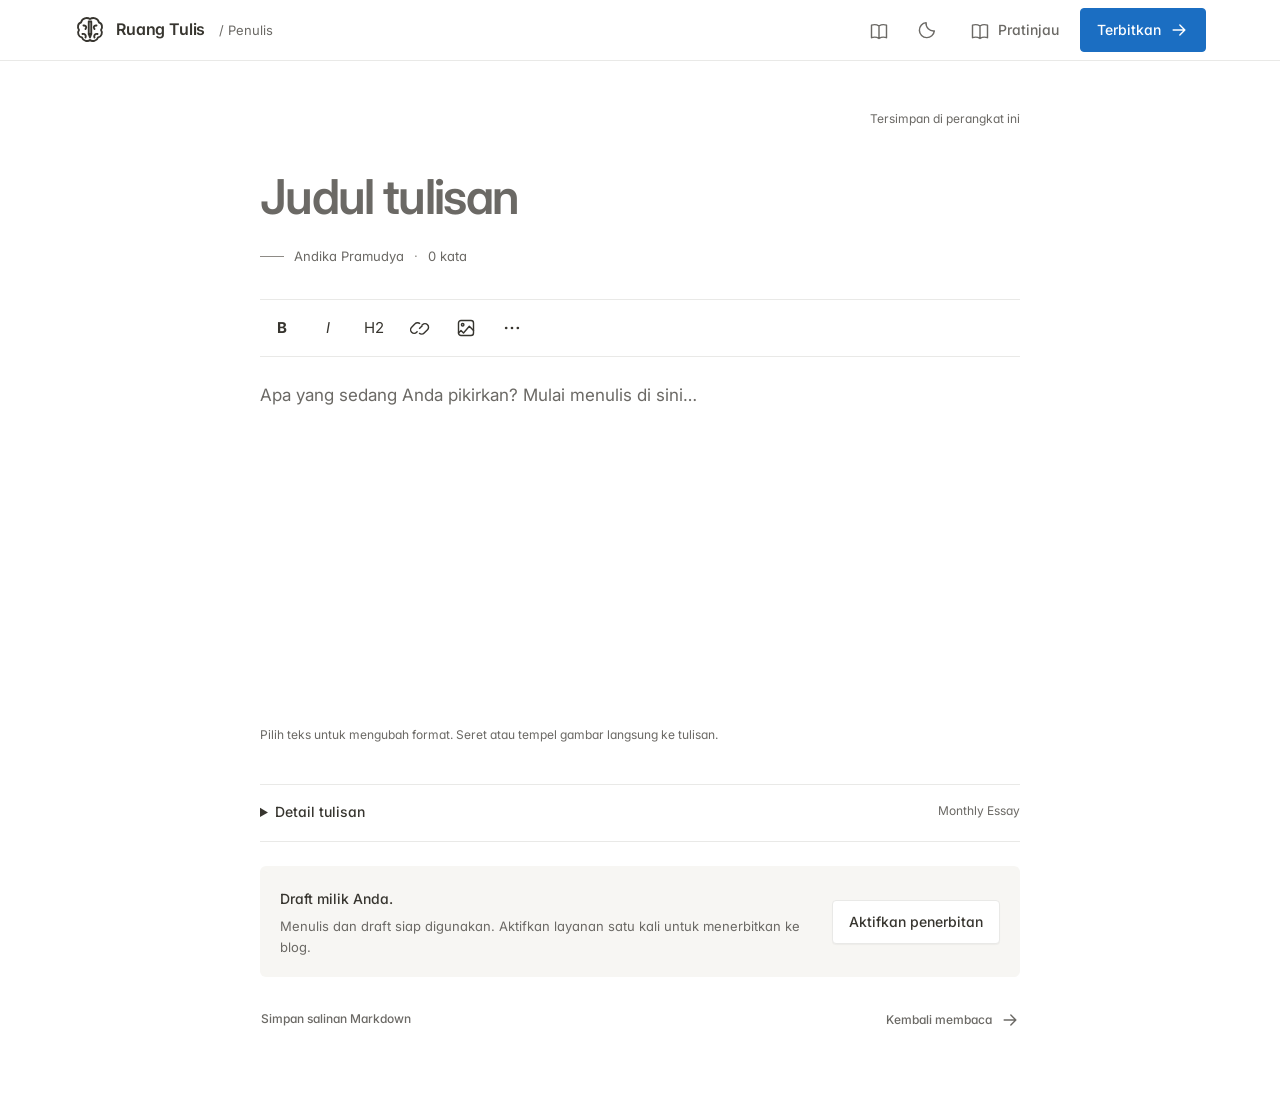
==== tulis.html @ 3335fad4 "Ganti ikon Ruang Tulis menjadi otak dengan pensil Logo header, favicon (mengikuti tema gelap), dan k" ====
<!doctype html>
<html lang="id">
<head>
  <meta charset="utf-8"><meta name="viewport" content="width=device-width, initial-scale=1">
  <meta name="robots" content="noindex,nofollow"><meta name="referrer" content="strict-origin-when-cross-origin">
  <title>Ruang Penulis — Ruang Tulis</title>
  <link rel="icon" href="favicon.svg" type="image/svg+xml"><link rel="preconnect" href="https://fonts.googleapis.com"><link rel="preconnect" href="https://fonts.gstatic.com" crossorigin><link rel="stylesheet" href="https://fonts.googleapis.com/css2?family=Inter:wght@400;500;600;700&family=Newsreader:ital,opsz,wght@0,6..72,400..700;1,6..72,400..600&display=swap"><link rel="stylesheet" href="style.css"><link rel="stylesheet" href="editor.css">
  <script src="theme-init.js"></script>
</head>
<body class="writer-page">
  <a class="skip-link" href="#postTitle">Lewati ke tulisan</a>
  <header class="site-header">
    <div class="header-inner writer-header">
      <a href="index.html" class="logo"><span class="logo-mark" data-icon="brain"></span>Ruang Tulis<span class="writer-label">/ Penulis</span></a>
      <div class="writer-actions">
        <button class="icon-button" id="libraryButton" type="button" aria-label="Buka draft dan tulisan" title="Draft dan tulisan"><span data-icon="book"></span></button>
        <button class="theme-toggle" id="themeToggle" type="button" aria-label="Ganti tema"></button>
        <button class="button button-quiet" id="previewButton" type="button" aria-label="Pratinjau" title="Pratinjau"><span data-icon="book"></span><span class="action-label">Pratinjau</span></button>
        <button class="button button-primary" id="publishButton" type="button">Terbitkan<span data-icon="arrow"></span></button>
      </div>
    </div>
  </header>
  <main class="writer-shell">
    <div class="writer-status"><span id="saveStatus" role="status" aria-live="polite">Menyiapkan draft…</span></div>
    <div id="editorNotice" class="editor-notice" role="status" hidden></div>
    <div id="publicationResult" class="publication-result" role="status" hidden></div>
    <textarea id="postTitle" class="writer-title" rows="1" maxlength="180" placeholder="Judul tulisan" aria-label="Judul tulisan" aria-describedby="titleHint"></textarea>
    <p id="titleHint" hidden>Tulis judul, lalu pindah ke isi tulisan di bawah.</p>
    <div class="writer-byline"><span class="byline-rule"></span>Andika Pramudya<span class="meta-divider">·</span><span id="wordCount">0 kata</span></div>
    <div class="format-bar" id="formatBar" role="toolbar" aria-label="Format tulisan">
      <button type="button" data-command="bold" aria-label="Tebal (Ctrl+B)" aria-pressed="false" title="Tebal (Ctrl+B)"><strong>B</strong></button>
      <button type="button" data-command="italic" aria-label="Miring (Ctrl+I)" aria-pressed="false" title="Miring (Ctrl+I)"><em>I</em></button>
      <button type="button" data-command="h2" aria-label="Judul bagian" aria-pressed="false" title="Judul bagian">H2</button>
      <button type="button" data-command="link" aria-label="Tambah atau ubah tautan" aria-pressed="false" title="Tautan"><svg viewBox="0 0 24 24" width="20" height="20" fill="none" stroke="currentColor" stroke-width="1.7" aria-hidden="true"><path d="m10 13 4-4m-6 7-1 1a4 4 0 0 1-6-6l4-4a4 4 0 0 1 6 0m2 2 1-1a4 4 0 0 1 6 6l-4 4a4 4 0 0 1-6 0" transform="translate(1 0)"/></svg></button>
      <button type="button" id="imageButton" aria-label="Tambah gambar" title="Tambah gambar"><span data-icon="image"></span></button>
      <button type="button" id="moreFormatsButton" aria-label="Format lainnya" title="Format lainnya" aria-haspopup="dialog"><svg width="20" height="20" viewBox="0 0 24 24" fill="currentColor" aria-hidden="true"><circle cx="5" cy="12" r="1.6"/><circle cx="12" cy="12" r="1.6"/><circle cx="19" cy="12" r="1.6"/></svg></button>
    </div>
    <div id="writingArea" class="writing-area article-body"><p class="loading-state">Menyiapkan ruang menulis…</p></div>
    <p class="editor-hint">Pilih teks untuk mengubah format. Seret atau tempel gambar langsung ke tulisan.</p>
    <details class="publishing-details" id="postDetails">
      <summary>Detail tulisan <span id="categorySummary">Monthly Essay</span></summary>
      <div class="detail-grid">
        <label>Kategori<select id="postCategory"><option>Monthly Essay</option><option>Weekly Note</option><option>Personal</option></select></label>
        <label>Tanggal<input id="postDate" type="date" required></label>
        <label class="full-width">Alamat tulisan<input id="postSlug" maxlength="90" placeholder="otomatis-dari-judul" spellcheck="false" pattern="[a-z0-9]+(-[a-z0-9]+)*"><span class="field-hint">Dibuat otomatis. Alamat tulisan yang sudah terbit tetap sama.</span></label>
        <label class="full-width">Ringkasan<textarea id="postExcerpt" rows="3" maxlength="400" placeholder="Otomatis dari paragraf pertama, atau tulis ringkasan sendiri."></textarea></label>
      </div>
    </details>
    <div class="connection-panel"><div><strong id="connectionTitle">Draft milik Anda.</strong><p id="connectionDescription">Tersimpan di perangkat ini. Hubungkan GitHub saat siap menerbitkan.</p></div><button class="button" id="connectButton" type="button">Hubungkan GitHub</button></div>
    <div class="writer-bottom"><button class="button button-quiet" id="exportButton" type="button">Simpan salinan Markdown</button><a href="index.html" class="text-link">Kembali membaca <span data-icon="arrow"></span></a></div>
    <noscript><p class="empty-state">Aktifkan JavaScript untuk menggunakan editor.</p></noscript>
  </main>
  <input id="imageInput" type="file" accept="image/jpeg,image/png,image/webp,image/gif" multiple hidden>
  <dialog id="libraryDialog" aria-labelledby="libraryTitle"><div class="dialog-heading"><h2 id="libraryTitle">Ruang tulisan Anda</h2><button type="button" class="icon-button" data-close-dialog aria-label="Tutup"><span data-icon="close"></span></button></div><button class="button button-primary" id="newDraftButton" type="button"><span data-icon="plus"></span>Tulisan baru</button><h3 class="dialog-section-title">Draft di perangkat ini</h3><div id="draftList"></div><h3 class="dialog-section-title">Sudah terbit</h3><p class="field-hint" id="publishedHint">Hubungkan GitHub untuk menyunting versi terbaru.</p><div id="publishedList"></div><button class="button library-connect" id="libraryConnectButton" type="button">Hubungkan GitHub</button></dialog>
  <dialog id="formatsDialog" aria-labelledby="formatsHeading"><div class="dialog-heading"><h2 id="formatsHeading">Format lainnya</h2><button type="button" class="icon-button" data-close-dialog aria-label="Tutup"><span data-icon="close"></span></button></div><div class="format-options" role="group" aria-label="Format tambahan"><button class="button" type="button" data-command="h3" aria-pressed="false">Subjudul</button><button class="button" type="button" data-command="blockquote" aria-pressed="false">Kutipan</button><button class="button" type="button" data-command="bulletList" aria-pressed="false">Daftar poin</button><button class="button" type="button" data-command="orderedList" aria-pressed="false">Daftar nomor</button><button class="button" type="button" data-command="undo">Urungkan</button><button class="button" type="button" data-command="redo">Ulangi</button></div></dialog>
  <dialog id="previewDialog" class="preview-dialog" aria-labelledby="previewHeading"><div class="dialog-heading"><h2 id="previewHeading">Pratinjau tulisan</h2><button type="button" class="icon-button" data-close-dialog aria-label="Tutup pratinjau"><span data-icon="close"></span></button></div><article id="previewContent" class="article-body"></article></dialog>
  <dialog id="linkDialog" aria-labelledby="linkHeading"><form id="linkForm"><div class="dialog-heading"><h2 id="linkHeading">Tautan</h2><button type="button" class="icon-button" data-close-dialog aria-label="Tutup"><span data-icon="close"></span></button></div><label>Alamat tautan<input id="linkUrl" type="url" placeholder="https://" required></label><div class="dialog-actions"><button class="button button-quiet" id="removeLinkButton" type="button">Hapus tautan</button><button class="button button-primary" type="submit">Simpan tautan</button></div></form></dialog>
  <dialog id="imageDialog" aria-labelledby="imageHeading"><form id="imageForm"><div class="dialog-heading"><h2 id="imageHeading">Detail gambar</h2><button type="button" class="icon-button" data-close-dialog aria-label="Tutup"><span data-icon="close"></span></button></div><label>Deskripsi gambar<input id="imageAlt" maxlength="300" placeholder="Jelaskan isi gambar untuk pembaca layar" required></label><label>Keterangan (opsional)<input id="imageCaption" maxlength="300" placeholder="Keterangan atau sumber gambar"></label><div class="dialog-actions"><button class="button button-primary" type="submit">Simpan</button></div></form></dialog>
  <dialog id="setupDialog" aria-labelledby="setupHeading"><div class="dialog-heading"><h2 id="setupHeading">Hubungkan ruang menulis</h2><button type="button" class="icon-button" data-close-dialog aria-label="Tutup"><span data-icon="close"></span></button></div><p>Menulis dan menyimpan draft sudah bisa digunakan. Penerbitan memerlukan aktivasi layanan satu kali oleh pemilik blog.</p><ol><li>Aktifkan layanan penerbitan Cloudflare.</li><li>Daftarkan login GitHub untuk Ruang Tulis.</li><li>Isi alamat layanan pada konfigurasi website.</li></ol><p>Sesudah terhubung, cukup masuk dengan GitHub lalu klik Terbitkan.</p><a class="button" href="https://github.com/andikapramudya-project/Ruang-Tulis/blob/main/docs/AKTIVASI-EDITOR.md" target="_blank" rel="noopener">Buka panduan aktivasi <span data-icon="arrow"></span></a></dialog>
  <script src="site.config.js"></script><script src="ui.js"></script><script type="module" src="assets/editor.js"></script>
</body>
</html>
---- style.css ----
/* ==========================================================================
   Ruang Tulis — bersih, modern, minimal (gaya Notion)
   Struktur: 1) token  2) dasar  3) header  4) tombol  5) beranda  6) daftar tulisan
            7) arsip  8) artikel  9) footer  10) animasi  11) responsif
   Semua nama variabel (--bg, --text, dst.) dipakai juga oleh editor.css.
   ========================================================================== */

/* 1) TOKEN -------------------------------------------------------------- */
:root {
  color-scheme: light;
  --bg: #ffffff;
  --text: #37352f;
  --text-muted: #6b6965;
  --surface: #f7f6f3;
  --surface-hover: #efeeec;
  --border: #e9e9e7;
  --control-border: #8e8b86;
  --accent: #1b6ec2;
  --on-accent: #ffffff;
  --quote-bg: #f7f6f3;
  --danger: #a32c27;
  --success: #246348;


  --font-main: Inter, ui-sans-serif, -apple-system, BlinkMacSystemFont, "Segoe UI", Helvetica, Arial, sans-serif;
  --font-display: var(--font-main);
  --font-serif: Newsreader, "Iowan Old Style", Georgia, "Times New Roman", serif;

  --space-1: 4px; --space-2: 8px; --space-3: 12px; --space-4: 16px;
  --space-6: 24px; --space-8: 32px; --space-12: 48px; --space-16: 64px;
  --radius-control: 4px; --radius-panel: 6px; --radius-dialog: 10px;
  --shadow: 0 0 0 1px rgb(55 53 47 / .09), 0 8px 24px rgb(15 15 15 / .1);

  --motion-fast: 120ms; --motion-base: 160ms; --motion-panel: 180ms;
  --max-width: 800px; --reading-width: 700px; --wide-width: 1080px;
}
:root[data-theme="dark"] {
  color-scheme: dark;
  --bg: #191919; --text: #ebebea; --text-muted: #9b9a97;
  --surface: #252525; --surface-hover: #2f2f2f; --border: #373737;
  --control-border: #787774; --accent: #529cca; --on-accent: #0b1a26;
  --quote-bg: #252525; --danger: #ffaaa4; --success: #9ad6b6;
  --shadow: 0 0 0 1px rgb(255 255 255 / .08), 0 12px 32px rgb(0 0 0 / .45);
}

/* 2) DASAR -------------------------------------------------------------- */
* { box-sizing: border-box; }
html { scroll-behavior: smooth; scroll-padding-top: 90px; }
body {
  margin: 0; background: var(--bg); color: var(--text);
  font: 400 16px/1.6 var(--font-main); -webkit-font-smoothing: antialiased;
  font-feature-settings: "cv11", "ss03"; /* bentuk huruf Inter yang lebih tegas */
  transition: background-color var(--motion-base), color var(--motion-base);
}
a { color: inherit; text-decoration: none; text-underline-offset: 3px; }
a:hover { text-decoration: underline; text-decoration-thickness: 1px; }
button, input, select, textarea { font: inherit; color: inherit; }
button, a, input, select, textarea, summary { touch-action: manipulation; }
button, summary { cursor: pointer; }
button { transition: background-color var(--motion-fast), color var(--motion-fast), border-color var(--motion-fast); }
button:disabled { opacity: .55; cursor: not-allowed; }
:focus-visible { outline: 2px solid var(--accent); outline-offset: 3px; }
h1:focus, h2:focus, [tabindex="-1"]:focus { outline: none; }
[hidden] { display: none !important; }
img, svg { max-width: 100%; }
img { display: block; height: auto; }
svg { flex-shrink: 0; vertical-align: middle; }
::selection { background: color-mix(in srgb, var(--accent) 25%, transparent); }

h1, h2, h3 { font-family: var(--font-display); font-weight: 600; line-height: 1.2; overflow-wrap: anywhere; }
h1 { font-size: clamp(34px, 5.5vw, 48px); font-weight: 700; letter-spacing: -.035em; margin: 0 0 var(--space-6); }
h2 { font-size: 24px; letter-spacing: -.02em; margin: 0; }
h3 { font-size: 20px; letter-spacing: -.015em; margin: 0 0 8px; }
p { margin: 0 0 var(--space-4); }

.container { width: min(calc(100% - 48px), var(--max-width)); margin-inline: auto; }
.skip-link { position: fixed; top: -100px; left: 16px; z-index: 300; background: var(--bg); border: 1px solid var(--accent); padding: 10px 16px; border-radius: var(--radius-control); }
.skip-link:focus { top: 10px; }
.sr-only { position: absolute; width: 1px; height: 1px; overflow: hidden; clip-path: inset(50%); white-space: nowrap; }

/* label kategori (pil kecil abu-abu netral) */
.tag { display: inline-block; padding: 1px 8px; border-radius: 3px; font-size: 13px; font-weight: 500; line-height: 1.5; background: var(--surface-hover); color: var(--text-muted); white-space: nowrap; }

/* 3) HEADER ------------------------------------------------------------- */
.site-header { position: sticky; top: 0; z-index: 100; background: var(--bg); border-bottom: 1px solid var(--border); }
.header-inner { max-width: var(--wide-width); margin: auto; min-height: 60px; display: flex; align-items: center; gap: 24px; padding: 8px 24px; }
.logo { display: inline-flex; align-items: center; gap: 10px; font-size: 16px; font-weight: 600; letter-spacing: -.01em; white-space: nowrap; min-height: 44px; }
.logo:hover { text-decoration: none; }
.logo-mark { display: grid; place-items: center; width: 32px; height: 32px; color: var(--text); }
.logo-mark svg { width: 32px; height: 32px; }
.nav-menu { display: flex; gap: 2px; margin-left: auto; }
.nav-menu a { display: inline-flex; align-items: center; min-height: 36px; padding: 6px 10px; border-radius: var(--radius-control); color: var(--text-muted); font-size: 14px; font-weight: 500; transition: background-color var(--motion-fast), color var(--motion-fast); }
.nav-menu a:hover, .nav-menu a.active { color: var(--text); background: var(--surface-hover); text-decoration: none; }
.header-actions { display: flex; align-items: center; gap: 4px; }
.icon-button, .theme-toggle, .menu-toggle { display: inline-flex; align-items: center; justify-content: center; width: 44px; min-width: 44px; height: 44px; padding: 0; border: 1px solid transparent; border-radius: var(--radius-control); background: transparent; color: var(--text-muted); }
.icon-button:hover, .theme-toggle:hover, .menu-toggle:hover { background: var(--surface-hover); color: var(--text); }
.menu-toggle { display: none; }

/* 4) TOMBOL ------------------------------------------------------------- */
.button { min-height: 44px; padding: 8px 16px; border: 1px solid var(--border); border-radius: var(--radius-control); display: inline-flex; align-items: center; justify-content: center; gap: 8px; background: var(--bg); font-size: 14px; font-weight: 500; line-height: 1.4; text-decoration: none; white-space: nowrap; box-shadow: 0 1px 1px rgb(15 15 15 / .04); }
.button:hover { background: var(--surface); text-decoration: none; }
.button-primary, .button-accent { background: var(--accent); border-color: var(--accent); color: var(--on-accent); box-shadow: none; }
.button-primary:hover, .button-accent:hover { background: var(--accent); filter: brightness(.93); }
.button-quiet { border-color: transparent; color: var(--text-muted); background: transparent; box-shadow: none; }
.button-quiet:hover { background: var(--surface-hover); color: var(--text); }
.text-link, .back-link, .read-more { display: inline-flex; align-items: center; gap: 8px; min-height: 44px; font-size: 14px; font-weight: 500; }
.text-link { color: var(--text-muted); }
.text-link:hover { color: var(--text); }

/* 5) BERANDA ------------------------------------------------------------ */
.page { display: none; }
.page.active { display: block; animation: page-in var(--motion-base) ease-out; }

.hero { padding-top: 72px; padding-bottom: 48px; }
.eyebrow { margin: 0 0 16px; color: var(--text-muted); font-size: 14px; font-weight: 500; line-height: 1.5; }
.hero h1 { max-width: 14em; font-size: clamp(40px, 7vw, 64px); line-height: 1.05; letter-spacing: -.04em; margin-bottom: 20px; }
.hero-text { max-width: 32em; color: var(--text-muted); font-size: 19px; line-height: 1.6; margin: 0; }
.hero-byline { display: flex; align-items: center; gap: 10px; margin-top: 22px; color: var(--text-muted); font-size: 14px; }
.byline-rule { width: 24px; height: 1px; background: var(--control-border); }
.section { padding-bottom: 64px; }
.section-header { display: flex; align-items: center; justify-content: space-between; gap: 16px; margin-bottom: 4px; padding-bottom: 12px; border-bottom: 1px solid var(--border); }
.section-header h2 { font-size: 16px; font-weight: 600; letter-spacing: -.01em; }

/* 6) DAFTAR TULISAN ----------------------------------------------------- */
.post-list { padding-bottom: 64px; }
.post-list.compact { padding-bottom: 0; }
.post-card { position: relative; padding: 24px 12px; margin-inline: -12px; border-bottom: 1px solid var(--border); border-radius: var(--radius-panel); display: grid; grid-template-columns: minmax(0, 1fr) 112px; gap: 6px 24px; align-items: center; transition: background-color var(--motion-fast); }
.post-card:hover { background: var(--surface); }
.post-card .post-meta { grid-column: 1; grid-row: 1; }
.post-card .post-copy { grid-column: 1; grid-row: 2; min-width: 0; }
.post-card .post-cover { grid-column: 2; grid-row: 1 / span 2; }
.post-card h3 { font-size: 20px; line-height: 1.3; font-weight: 600; margin-bottom: 4px; }
.post-card h3 a:hover { text-decoration: none; }
.post-card p:not(.post-meta) { color: var(--text-muted); font-size: 15px; line-height: 1.6; margin: 0; }
.post-card .post-copy a::after { content: ""; position: absolute; inset: 0; }  /* seluruh kartu bisa diklik */
.post-meta { margin: 0; color: var(--text-muted); font-size: 13px; display: flex; flex-wrap: wrap; gap: 4px 10px; align-items: center; }
.post-cover { overflow: hidden; border-radius: var(--radius-panel); aspect-ratio: 4 / 3; background: var(--surface); box-shadow: 0 0 0 1px var(--border); }
.post-cover img { width: 100%; height: 100%; object-fit: cover; transition: transform 500ms cubic-bezier(.2, .7, .2, 1); }
@media (hover: hover) { .post-card:hover .post-cover img { transform: scale(1.05); } }
.read-more { display: none; }
.post-card:not(.has-cover) { grid-template-columns: minmax(0, 1fr); }
.post-card:not(.has-cover) .post-meta, .post-card:not(.has-cover) .post-copy { grid-column: 1; }

/* kartu unggulan: sampul lebar di atas, tanpa kotak */
.post-featured { grid-template-columns: 1fr; padding: 20px 12px 28px; gap: 14px; }
.post-featured .post-cover { grid-column: 1; grid-row: 1; aspect-ratio: 16 / 7; }
.post-featured .post-meta { grid-row: 2; }
.post-featured .post-copy { grid-row: 3; }
.post-featured h3 { font-size: clamp(26px, 4vw, 32px); line-height: 1.15; letter-spacing: -.03em; font-weight: 700; }
.post-featured p:not(.post-meta) { font-size: 17px; }

.page-title { padding-top: 56px; padding-bottom: 24px; }
.page-title h1 { font-size: clamp(34px, 5.5vw, 44px); }
.page-title > p:not(.eyebrow) { max-width: 34em; color: var(--text-muted); font-size: 17px; }
.section-nav { display: flex; flex-wrap: wrap; gap: 2px; margin-top: 20px; padding-top: 12px; border-top: 1px solid var(--border); }
.section-nav a { min-height: 36px; padding: 6px 10px; font-size: 14px; font-weight: 500; border-radius: var(--radius-control); color: var(--text-muted); display: inline-flex; align-items: center; }
.section-nav a:hover, .section-nav a.active { color: var(--text); background: var(--surface-hover); text-decoration: none; }

.empty-state { padding: 24px; border: 1px solid var(--border); border-radius: var(--radius-panel); background: var(--surface); color: var(--text-muted); font-size: 15px; line-height: 1.7; }
.empty-state strong { display: block; color: var(--text); font-weight: 600; margin-bottom: 4px; }
.empty-state .text-link { margin-top: 8px; color: var(--text); }
.loading-state { color: var(--text-muted); padding: 24px 0; font-size: 15px; display: flex; align-items: center; gap: 10px; }
.loading-dot { width: 7px; height: 7px; background: var(--text-muted); border-radius: 50%; animation: pulse 1s ease infinite alternate; }

/* kerangka tunggu (skeleton) */
.skeleton { display: grid; gap: 12px; padding: 24px 0; border-bottom: 1px solid var(--border); }
.skeleton i { display: block; height: 14px; border-radius: 3px; background: var(--surface-hover); animation: pulse 1s ease infinite alternate; }
.skeleton i:nth-child(1) { width: 28%; height: 11px; }
.skeleton i:nth-child(2) { width: 72%; height: 22px; }
.skeleton i:nth-child(3) { width: 90%; }

/* 7) ARSIP -------------------------------------------------------------- */
.archive { padding-bottom: 64px; }
.archive-filter { display: flex; flex-wrap: wrap; gap: 4px; margin-bottom: 28px; }
.filter-btn { min-height: 36px; padding: 6px 12px; border: 1px solid transparent; border-radius: var(--radius-control); background: transparent; color: var(--text-muted); font-size: 14px; font-weight: 500; }
.filter-btn:hover { background: var(--surface-hover); }
.filter-btn.active { color: var(--text); background: var(--surface-hover); }
.archive-group { margin: 0 0 32px; }
.archive-group h2 { font-size: 13px; font-weight: 600; letter-spacing: 0; color: var(--text-muted); margin-bottom: 4px; }
.archive-group ul { list-style: none; margin: 0; padding: 0; }
.archive-group li { display: grid; grid-template-columns: 64px minmax(0, 1fr) auto; gap: 16px; align-items: center; border-bottom: 1px solid var(--border); }
.archive-group a { padding-block: 12px; font-size: 16px; font-weight: 500; overflow-wrap: anywhere; }
.archive-group a:hover { text-decoration: underline; }
.archive-group time { font-size: 13px; color: var(--text-muted); }
.archive-group small { text-align: right; }

/* 8) ARTIKEL ------------------------------------------------------------ */
.article-body { max-width: min(var(--reading-width), calc(100% - 48px)); padding-top: 32px; padding-bottom: 72px; overflow-wrap: anywhere; font-size: 17px; line-height: 1.75; }
.article-body h1 { font-size: clamp(32px, 5.5vw, 44px); line-height: 1.12; margin: 20px 0 20px; }
.article-body h2 { font-size: 26px; margin: 44px 0 12px; }
.article-body h3 { font-size: 21px; margin: 32px 0 10px; }
.article-body p { margin: 0 0 1em; }
.article-body ul, .article-body ol { padding-left: 26px; }
.article-body li { margin: 6px 0; }
.article-body img { width: 100%; max-height: 80vh; object-fit: contain; background: var(--surface); margin: 28px 0; border-radius: var(--radius-panel); }
.article-body a:not(.back-link):not(.button):not(.pager-link) { color: var(--accent); text-decoration: underline; text-decoration-thickness: 1px; text-underline-offset: 3px; }
.article-body blockquote { margin: 24px 0; padding: 2px 0 2px 18px; border-left: 3px solid var(--text); }
.article-body blockquote.closing-quote { margin: 40px 0 24px; padding: 18px 22px; border: 0; background: var(--quote-bg); border-radius: var(--radius-panel); }
.article-body blockquote p { margin: 10px 0; }
.article-body hr { border: 0; border-top: 1px solid var(--border); margin: 36px 0; }
.article-body .after-closing-quote { display: none; }
.article-body pre { overflow-x: auto; border-radius: var(--radius-control); background: var(--surface); padding: 16px; font-size: 14px; }
.article-body code { background: var(--surface-hover); padding: 2px 5px; border-radius: 3px; font-size: .88em; }
.article-body pre code { padding: 0; background: none; }
.article-body figure { margin: 28px 0; }
.article-body figure img { margin: 0; }
figcaption { font-size: 14px; line-height: 1.6; color: var(--text-muted); text-align: center; margin-top: 8px; }
.broken-image { padding: 20px; background: var(--surface); border: 1px solid var(--border); color: var(--text-muted); font-size: 14px; border-radius: var(--radius-panel); }

/* pilihan font artikel: Sans (default) atau Serif — disimpan di browser */
:root[data-font="serif"] .article-body { font-family: var(--font-serif); font-size: 20px; line-height: 1.75; }
:root[data-font="serif"] .article-body h1,
:root[data-font="serif"] .article-body h2,
:root[data-font="serif"] .article-body h3 { font-family: var(--font-serif); }

/* breadcrumb + pilihan font */
.crumb-row { display: flex; align-items: center; justify-content: space-between; gap: 12px; flex-wrap: wrap; font-size: 14px; color: var(--text-muted); }
.crumbs { display: flex; align-items: center; gap: 6px; flex-wrap: wrap; }
.crumbs a { display: inline-flex; align-items: center; min-height: 36px; padding: 0 6px; margin-left: -6px; border-radius: var(--radius-control); color: var(--text-muted); }
.crumbs a:hover { background: var(--surface-hover); color: var(--text); text-decoration: none; }
.crumbs span[aria-hidden] { opacity: .6; }
.font-switch { display: inline-flex; padding: 2px; border: 1px solid var(--border); border-radius: var(--radius-control); background: var(--bg); }
.font-switch button { min-height: 32px; min-width: 52px; padding: 0 10px; border: 0; border-radius: 3px; background: transparent; color: var(--text-muted); font-size: 13px; font-weight: 500; }
.font-switch button:hover { color: var(--text); }
.font-switch button[aria-pressed="true"] { background: var(--surface-hover); color: var(--text); }

/* satu baris info di bawah judul */
.article-body .article-meta { margin: 0 0 32px; font-size: 14px; color: var(--text-muted); }

/* bar progres baca di tepi atas layar (hanya halaman artikel) */
.read-progress { position: fixed; top: 0; left: 0; right: 0; height: 3px; z-index: 200; background: var(--text); transform: scaleX(0); transform-origin: left; pointer-events: none; opacity: 0; transition: opacity var(--motion-base); }
.read-progress.on { opacity: 1; }

.pager { display: grid; grid-template-columns: 1fr 1fr; gap: 12px; margin-top: 56px; }
.pager-link { display: block; padding: 14px 16px; border: 1px solid var(--border); border-radius: var(--radius-panel); color: var(--text); transition: background-color var(--motion-fast); }
.pager-link small { display: block; font-size: 13px; color: var(--text-muted); margin-bottom: 2px; }
.pager-link span { font-size: 16px; font-weight: 600; line-height: 1.35; }
.pager-link:hover { background: var(--surface); text-decoration: none; }
.pager-next { text-align: right; grid-column: 2; }
.pager-prev { grid-column: 1; }

/* 9) FOOTER ------------------------------------------------------------- */
.site-footer { width: min(calc(100% - 48px), var(--wide-width)); margin: auto; border-top: 1px solid var(--border); padding: 24px 0 32px; display: flex; align-items: center; justify-content: space-between; gap: 16px; color: var(--text-muted); font-size: 13px; }
.site-footer p { margin: 0; }
.site-footer div { display: flex; flex-wrap: wrap; gap: 8px 20px; align-items: center; }
.site-footer a { display: inline-flex; align-items: center; gap: 6px; min-height: 44px; font-size: 13px; }
.site-footer a:hover { color: var(--text); }
.site-footer svg { width: 15px; height: 15px; }

/* 10) ANIMASI ----------------------------------------------------------- */
@keyframes page-in { from { opacity: 0; } to { opacity: 1; } }
@keyframes pulse { to { opacity: .4; } }
@media (prefers-reduced-motion: reduce) {
  *, *::before, *::after { animation: none !important; transition: none !important; scroll-behavior: auto !important; }
  html { scroll-behavior: auto; }
  .read-progress { display: none; }
}

/* 11) RESPONSIF --------------------------------------------------------- */
@media (max-width: 900px) {
  .header-inner { gap: 12px; padding-inline: 20px; }
}
@media (max-width: 740px) {
  .header-inner { min-height: 56px; padding: 6px 16px; }
  .header-actions { margin-left: auto; gap: 2px; }
  .menu-toggle { display: inline-flex; }
  .nav-menu { display: none; position: absolute; top: 55px; left: 12px; right: 12px; margin: 0; padding: 6px; flex-direction: column; border-radius: var(--radius-panel); background: var(--bg); box-shadow: var(--shadow); }
  .nav-menu.open { display: flex; animation: page-in var(--motion-panel) ease-out; }
  .nav-menu a { font-size: 16px; min-height: 46px; padding: 10px 12px; }
  .container { width: calc(100% - 40px); }
  .hero { padding: 44px 0 36px; }
  .hero-text { font-size: 17px; }
  .post-card { grid-template-columns: minmax(0, 1fr) 84px; gap: 6px 16px; padding: 20px 10px; margin-inline: -10px; }
  .post-card h3 { font-size: 18px; }
  .post-featured { padding: 16px 10px 24px; }
  .post-featured .post-cover { aspect-ratio: 16 / 10; }
  .post-featured h3 { font-size: 25px; }
  .page-title { padding-top: 36px; padding-bottom: 16px; }
  .archive-group li { grid-template-columns: 52px minmax(0, 1fr); gap: 10px; }
  .archive-group small { display: none; }
  .article-body { max-width: calc(100% - 40px); padding-top: 20px; font-size: 16px; }
  :root[data-font="serif"] .article-body { font-size: 18px; }
  .article-body h2 { font-size: 23px; }
  .pager { grid-template-columns: 1fr; }
  .pager-next, .pager-prev { grid-column: 1; text-align: left; }
  .site-footer { width: calc(100% - 40px); align-items: flex-start; flex-direction: column; gap: 4px; }
}
---- editor.css ----
.writer-header {max-width:1180px;justify-content:space-between}
.writer-label {font-size:13px;font-weight:400;color:var(--text-muted);letter-spacing:0;margin-left:4px}
.writer-actions {display:flex;gap:4px;align-items:center}
.writer-shell {max-width:760px;width:calc(100% - 48px);margin:48px auto 64px}
.writer-status {display:flex;justify-content:space-between;gap:16px;align-items:center;margin-bottom:40px;font-size:12px;color:var(--text-muted)}
.writer-status {justify-content:flex-end}
.writer-status .eyebrow {margin:0;font-size:10px}
.writer-title {display:block;width:100%;resize:none;overflow:hidden;background:transparent;border:0;padding:0;margin:0 0 20px;font-family:var(--font-display);font-size:clamp(34px,5.5vw,48px);font-weight:600;letter-spacing:-.035em;line-height:1.2;min-height:58px;border-radius:0}
.writer-title::placeholder {color:var(--text-muted);opacity:1}
.writer-title:focus {outline:none}
.writer-title:focus-visible {box-shadow:-3px 0 0 -1px var(--accent);outline:none;padding-left:12px}
.writer-byline {display:flex;align-items:center;gap:10px;color:var(--text-muted);font-size:13px;margin-bottom:32px}
.meta-divider {color:var(--control-border)}
.format-bar {position:sticky;top:76px;z-index:20;display:flex;align-items:center;gap:2px;overflow-x:auto;overscroll-behavior-x:contain;padding:6px 0;border-top:1px solid var(--border);border-bottom:1px solid var(--border);background:var(--bg);margin-bottom:24px;scrollbar-width:thin}
.format-bar button {border:0;background:transparent;border-radius:var(--radius-control);width:44px;height:44px;min-width:44px;padding:0;font-size:15px;line-height:1;display:grid;place-items:center}
.format-bar button strong {font-weight:700}
.format-bar button:hover,.format-bar button[aria-pressed="true"] {background:var(--surface-hover)}
.format-bar button[aria-pressed="true"] {box-shadow:inset 0 -2px var(--text)}
.format-bar button:focus-visible {outline-offset:-3px}
.toolbar-divider {height:20px;width:1px;background:var(--border);flex-shrink:0;margin-inline:4px}
.writing-area {padding:0;max-width:100%;min-height:320px}
.writing-area .tiptap {min-height:320px;outline:none}
.writing-area .tiptap:focus-visible {outline:0}
.writing-area .tiptap p:first-child {margin-top:0}
.tiptap p.is-editor-empty:first-child::before {color:var(--text-muted);content:attr(data-placeholder);float:left;height:0;pointer-events:none}
.tiptap .ProseMirror-selectednode {outline:2px solid var(--accent);outline-offset:4px}
.tiptap img {cursor:pointer}
.editor-hint {font-size:12px;color:var(--text-muted);margin:24px 0 40px}
.publishing-details {border-top:1px solid var(--border);border-bottom:1px solid var(--border);margin-bottom:24px}
.publishing-details summary {min-height:56px;padding:16px 0;font-size:14px;font-weight:500}
.publishing-details:not([open]) > :not(summary) {display:none}
.publishing-details summary span {float:right;font-size:12px;font-weight:400;color:var(--text-muted)}
.detail-grid {display:grid;grid-template-columns:1fr 1fr;gap:20px;padding:8px 0 24px}
label {display:flex;flex-direction:column;gap:8px;font-size:13px;font-weight:500}
input,select,textarea:not(.writer-title) {width:100%;min-height:44px;border:1px solid var(--control-border);border-radius:var(--radius-control);background:var(--bg);padding:10px 12px;font-size:15px;font-weight:400}
input:read-only {background:var(--surface);color:var(--text-muted)}
textarea:not(.writer-title) {resize:vertical}
.full-width {grid-column:1/-1}
.field-hint {font-size:12px;font-weight:400;color:var(--text-muted);line-height:1.65;margin:0}
.connection-panel {display:flex;align-items:center;justify-content:space-between;gap:20px;padding:20px;background:var(--surface);border-radius:var(--radius-panel)}
.connection-panel strong {font-size:14px;font-weight:500}
.connection-panel p {font-size:13px;color:var(--text-muted);margin:4px 0 0}
.connection-panel .button {flex-shrink:0}
.writer-bottom {display:flex;justify-content:space-between;gap:12px;align-items:center;margin-top:20px}
.writer-bottom .button {font-size:12px;padding-left:0}
.writer-bottom a {font-size:12px}
.editor-notice,.publication-result {padding:16px 20px;border:1px solid var(--control-border);border-radius:var(--radius-panel);font-size:14px;margin-bottom:24px;line-height:1.7;background:var(--surface)}
.editor-notice[data-error="true"] {border-color:var(--danger);color:var(--danger)}
.publication-result a {display:inline-block;text-decoration:underline;margin-top:8px;font-weight:500}
dialog {max-width:560px;width:calc(100% - 32px);max-height:85dvh;overflow-y:auto;padding:28px;border:1px solid var(--border);border-radius:var(--radius-dialog);background:var(--bg);color:var(--text);box-shadow:var(--shadow);animation:page-in var(--motion-panel) ease-out}
dialog::backdrop {background:rgb(0 0 0 / .4)}
.dialog-heading {display:flex;justify-content:space-between;align-items:center;gap:12px;margin-bottom:24px}
.dialog-heading h2 {font-size:21px;letter-spacing:-.02em}
.dialog-heading .icon-button {margin-right:-10px}
.dialog-actions {display:flex;justify-content:flex-end;gap:8px;margin-top:24px}
.format-options {display:grid;grid-template-columns:1fr 1fr;gap:8px}
.format-options [aria-pressed="true"] {border-color:var(--text);background:var(--surface)}
.library-connect {margin-top:16px}
dialog label+label {margin-top:20px}
.dialog-section-title {font-size:13px;letter-spacing:0;color:var(--text-muted);font-weight:500;margin:28px 0 12px}
.library-item {display:flex;align-items:center;border-bottom:1px solid var(--border);gap:8px}
.library-item>button:first-child {flex:1;min-width:0;min-height:64px;text-align:left;background:transparent;border:0;padding:12px 0}
.library-item strong {display:block;font-size:15px;font-weight:500;overflow-wrap:anywhere}
.library-item small {display:block;color:var(--text-muted);font-size:12px;margin-top:4px}
.library-item .draft-delete {color:var(--text-muted)}
.preview-dialog {max-width:880px}
.preview-dialog .article-body {padding:0 16px 24px;margin:auto}
.writer-page[data-publishing="true"] .writing-area {pointer-events:none;opacity:.7}
@media(max-width:900px) {.format-bar {top:68px}}
@media(max-width:740px) {.writer-shell {width:calc(100% - 40px);margin-top:32px}.writer-label {display:none}.writer-header {gap:8px}.writer-header .logo {font-size:15px;gap:6px}.writer-header .logo-mark {display:none}.writer-actions {gap:0}.writer-actions .button {padding-inline:10px}.writer-actions .button-quiet {width:44px;padding:0}.action-label {display:none}.writer-actions #publishButton svg {display:none}.writer-status {margin-bottom:28px;align-items:flex-start;flex-direction:column;gap:6px}.writer-title {font-size:36px}.format-bar {top:64px}.connection-panel {align-items:flex-start;flex-direction:column;padding:18px;gap:16px}.writer-bottom {align-items:flex-start;flex-direction:column;gap:0}.detail-grid {gap:16px}.publishing-details summary span {display:none}dialog {padding:20px}.preview-dialog .article-body {padding-inline:0}}
@media(max-width:360px) {.writer-header {padding-inline:12px}.writer-header .logo {font-size:0;min-width:44px;justify-content:center;gap:0}.writer-header .logo-mark {display:grid}.writer-shell {width:calc(100% - 32px)}.detail-grid {grid-template-columns:1fr}}
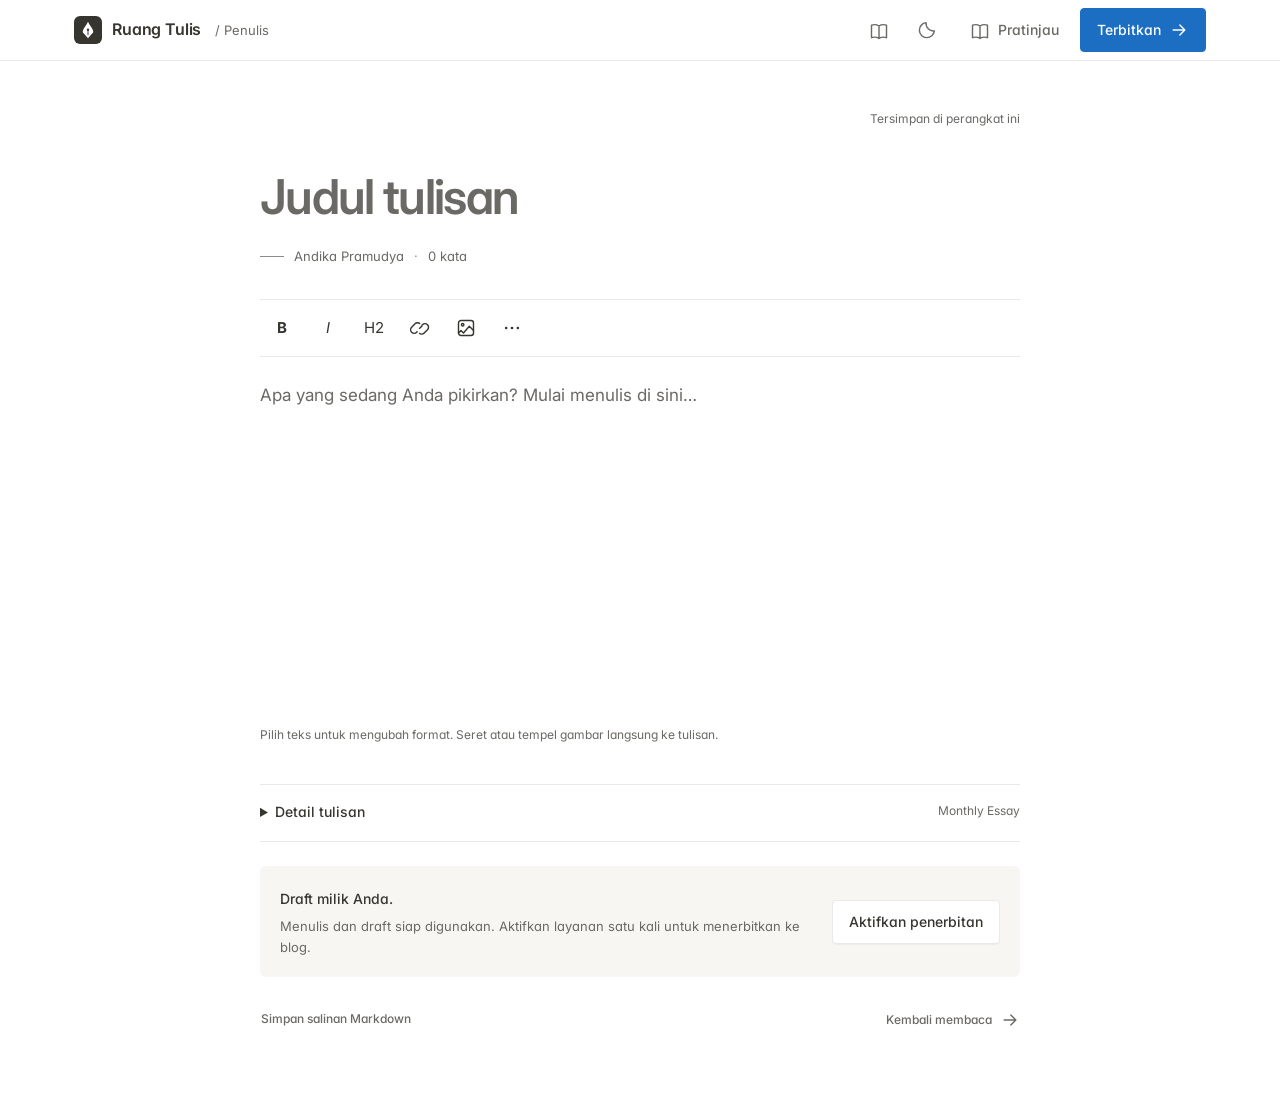
==== commit 060fdfa3: "Ganti ikon otak dengan mata pena Logo header, favicon (mengikuti tema gelap), dan kartu pratinjau ta" ====
--- a/tulis.html
+++ b/tulis.html
@@ -11,7 +11,7 @@
   <a class="skip-link" href="#postTitle">Lewati ke tulisan</a>
   <header class="site-header">
     <div class="header-inner writer-header">
-      <a href="index.html" class="logo"><span class="logo-mark" data-icon="brain"></span>Ruang Tulis<span class="writer-label">/ Penulis</span></a>
+      <a href="index.html" class="logo"><span class="logo-mark" data-icon="nib"></span>Ruang Tulis<span class="writer-label">/ Penulis</span></a>
       <div class="writer-actions">
         <button class="icon-button" id="libraryButton" type="button" aria-label="Buka draft dan tulisan" title="Draft dan tulisan"><span data-icon="book"></span></button>
         <button class="theme-toggle" id="themeToggle" type="button" aria-label="Ganti tema"></button>
--- a/style.css
+++ b/style.css
@@ -86,8 +86,8 @@
 .header-inner { max-width: var(--wide-width); margin: auto; min-height: 60px; display: flex; align-items: center; gap: 24px; padding: 8px 24px; }
 .logo { display: inline-flex; align-items: center; gap: 10px; font-size: 16px; font-weight: 600; letter-spacing: -.01em; white-space: nowrap; min-height: 44px; }
 .logo:hover { text-decoration: none; }
-.logo-mark { display: grid; place-items: center; width: 32px; height: 32px; color: var(--text); }
-.logo-mark svg { width: 32px; height: 32px; }
+.logo-mark { display: grid; place-items: center; width: 28px; height: 28px; background: var(--text); color: var(--bg); border-radius: 6px; }
+.logo-mark svg { width: 24px; height: 24px; }
 .nav-menu { display: flex; gap: 2px; margin-left: auto; }
 .nav-menu a { display: inline-flex; align-items: center; min-height: 36px; padding: 6px 10px; border-radius: var(--radius-control); color: var(--text-muted); font-size: 14px; font-weight: 500; transition: background-color var(--motion-fast), color var(--motion-fast); }
 .nav-menu a:hover, .nav-menu a.active { color: var(--text); background: var(--surface-hover); text-decoration: none; }
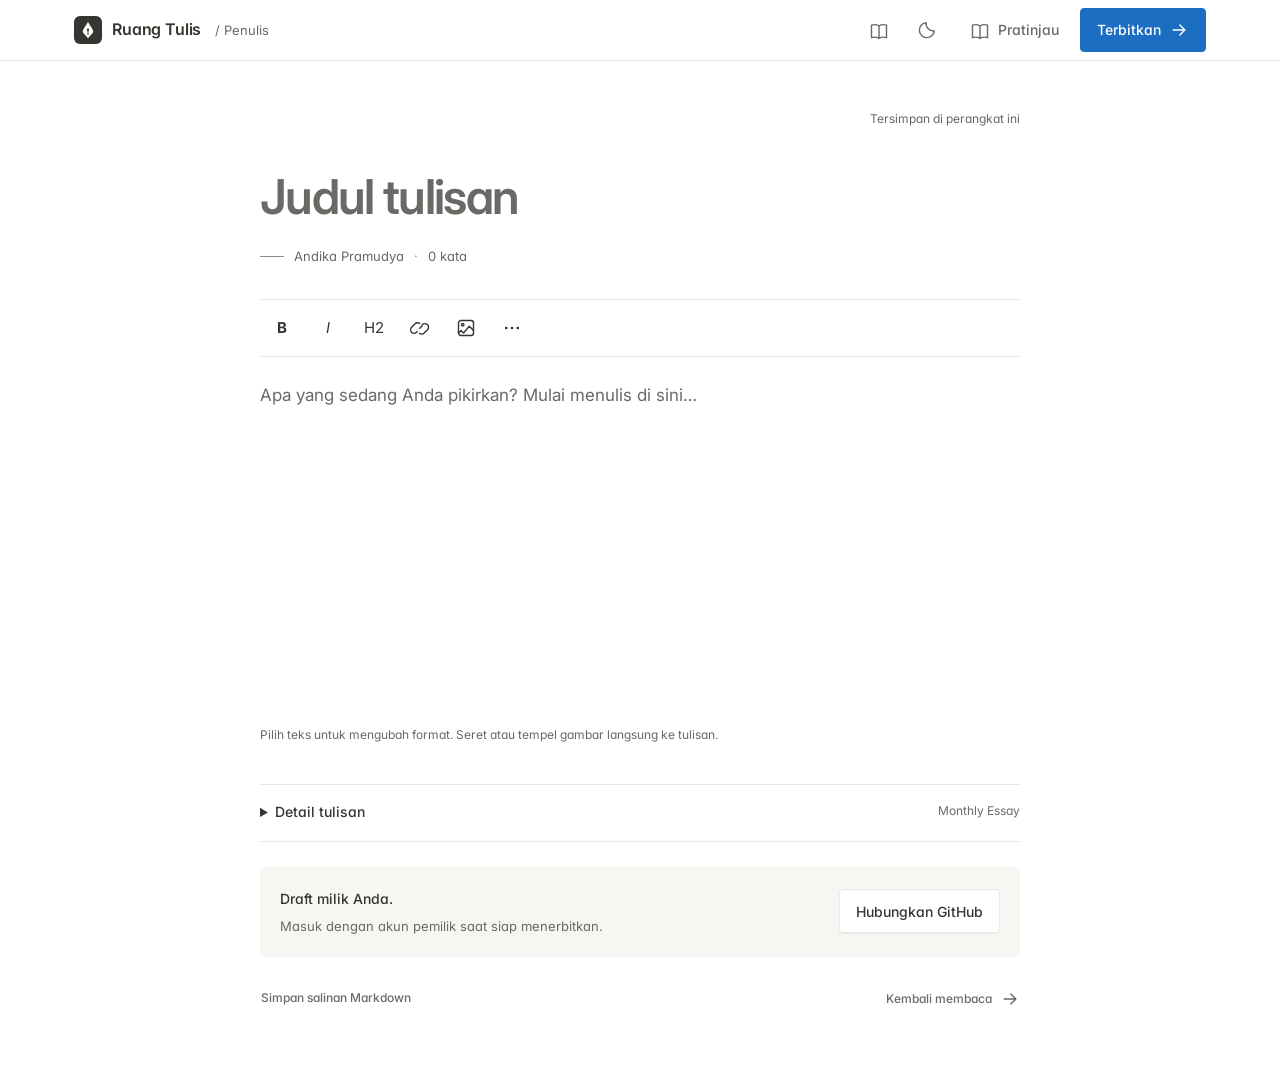
==== commit 6f9ae810: "Urutkan tulisan satu tanggal dengan yang terbaru di atas dan hapus pilihan font" ====
--- a/tulis.html
+++ b/tulis.html
@@ -4,7 +4,7 @@
   <meta charset="utf-8"><meta name="viewport" content="width=device-width, initial-scale=1">
   <meta name="robots" content="noindex,nofollow"><meta name="referrer" content="strict-origin-when-cross-origin">
   <title>Ruang Penulis — Ruang Tulis</title>
-  <link rel="icon" href="favicon.svg" type="image/svg+xml"><link rel="preconnect" href="https://fonts.googleapis.com"><link rel="preconnect" href="https://fonts.gstatic.com" crossorigin><link rel="stylesheet" href="https://fonts.googleapis.com/css2?family=Inter:wght@400;500;600;700&family=Newsreader:ital,opsz,wght@0,6..72,400..700;1,6..72,400..600&display=swap"><link rel="stylesheet" href="style.css"><link rel="stylesheet" href="editor.css">
+  <link rel="icon" href="favicon.svg" type="image/svg+xml"><link rel="preconnect" href="https://fonts.googleapis.com"><link rel="preconnect" href="https://fonts.gstatic.com" crossorigin><link rel="stylesheet" href="https://fonts.googleapis.com/css2?family=Inter:wght@400;500;600;700&display=swap"><link rel="stylesheet" href="style.css"><link rel="stylesheet" href="editor.css">
   <script src="theme-init.js"></script>
 </head>
 <body class="writer-page">
--- a/style.css
+++ b/style.css
@@ -24,7 +24,6 @@
 
   --font-main: Inter, ui-sans-serif, -apple-system, BlinkMacSystemFont, "Segoe UI", Helvetica, Arial, sans-serif;
   --font-display: var(--font-main);
-  --font-serif: Newsreader, "Iowan Old Style", Georgia, "Times New Roman", serif;
 
   --space-1: 4px; --space-2: 8px; --space-3: 12px; --space-4: 16px;
   --space-6: 24px; --space-8: 32px; --space-12: 48px; --space-16: 64px;
@@ -124,14 +123,15 @@
 /* 6) DAFTAR TULISAN ----------------------------------------------------- */
 .post-list { padding-bottom: 64px; }
 .post-list.compact { padding-bottom: 0; }
-.post-card { position: relative; padding: 24px 12px; margin-inline: -12px; border-bottom: 1px solid var(--border); border-radius: var(--radius-panel); display: grid; grid-template-columns: minmax(0, 1fr) 112px; gap: 6px 24px; align-items: center; transition: background-color var(--motion-fast); }
-.post-card:hover { background: var(--surface); }
+.post-card { position: relative; padding: 24px 12px; margin-inline: -12px; border-radius: var(--radius-panel); display: grid; grid-template-columns: minmax(0, 1fr) 112px; gap: 6px 24px; align-items: center; transition: background-color var(--motion-fast); }
+.post-card::before { content: ""; position: absolute; left: 12px; right: 12px; bottom: 0; height: 1px; background: var(--border); }
+@media (hover: hover) { .post-card:hover { background: var(--surface); } }
 .post-card .post-meta { grid-column: 1; grid-row: 1; }
 .post-card .post-copy { grid-column: 1; grid-row: 2; min-width: 0; }
 .post-card .post-cover { grid-column: 2; grid-row: 1 / span 2; }
 .post-card h3 { font-size: 20px; line-height: 1.3; font-weight: 600; margin-bottom: 4px; }
 .post-card h3 a:hover { text-decoration: none; }
-.post-card p:not(.post-meta) { color: var(--text-muted); font-size: 15px; line-height: 1.6; margin: 0; }
+.post-card p:not(.post-meta) { color: var(--text-muted); font-size: 15px; line-height: 1.6; margin: 0; display: -webkit-box; -webkit-box-orient: vertical; -webkit-line-clamp: 3; line-clamp: 3; overflow: hidden; }
 .post-card .post-copy a::after { content: ""; position: absolute; inset: 0; }  /* seluruh kartu bisa diklik */
 .post-meta { margin: 0; color: var(--text-muted); font-size: 13px; display: flex; flex-wrap: wrap; gap: 4px 10px; align-items: center; }
 .post-cover { overflow: hidden; border-radius: var(--radius-panel); aspect-ratio: 4 / 3; background: var(--surface); box-shadow: 0 0 0 1px var(--border); }
@@ -207,22 +207,12 @@
 figcaption { font-size: 14px; line-height: 1.6; color: var(--text-muted); text-align: center; margin-top: 8px; }
 .broken-image { padding: 20px; background: var(--surface); border: 1px solid var(--border); color: var(--text-muted); font-size: 14px; border-radius: var(--radius-panel); }
 
-/* pilihan font artikel: Sans (default) atau Serif — disimpan di browser */
-:root[data-font="serif"] .article-body { font-family: var(--font-serif); font-size: 20px; line-height: 1.75; }
-:root[data-font="serif"] .article-body h1,
-:root[data-font="serif"] .article-body h2,
-:root[data-font="serif"] .article-body h3 { font-family: var(--font-serif); }
-
-/* breadcrumb + pilihan font */
+/* breadcrumb */
 .crumb-row { display: flex; align-items: center; justify-content: space-between; gap: 12px; flex-wrap: wrap; font-size: 14px; color: var(--text-muted); }
 .crumbs { display: flex; align-items: center; gap: 6px; flex-wrap: wrap; }
 .crumbs a { display: inline-flex; align-items: center; min-height: 36px; padding: 0 6px; margin-left: -6px; border-radius: var(--radius-control); color: var(--text-muted); }
 .crumbs a:hover { background: var(--surface-hover); color: var(--text); text-decoration: none; }
 .crumbs span[aria-hidden] { opacity: .6; }
-.font-switch { display: inline-flex; padding: 2px; border: 1px solid var(--border); border-radius: var(--radius-control); background: var(--bg); }
-.font-switch button { min-height: 32px; min-width: 52px; padding: 0 10px; border: 0; border-radius: 3px; background: transparent; color: var(--text-muted); font-size: 13px; font-weight: 500; }
-.font-switch button:hover { color: var(--text); }
-.font-switch button[aria-pressed="true"] { background: var(--surface-hover); color: var(--text); }
 
 /* satu baris info di bawah judul */
 .article-body .article-meta { margin: 0 0 32px; font-size: 14px; color: var(--text-muted); }
@@ -240,7 +230,7 @@
 .pager-prev { grid-column: 1; }
 
 /* 9) FOOTER ------------------------------------------------------------- */
-.site-footer { width: min(calc(100% - 48px), var(--wide-width)); margin: auto; border-top: 1px solid var(--border); padding: 24px 0 32px; display: flex; align-items: center; justify-content: space-between; gap: 16px; color: var(--text-muted); font-size: 13px; }
+.site-footer { width: min(calc(100% - 48px), var(--max-width)); margin: auto; border-top: 1px solid var(--border); padding: 24px 0 32px; display: flex; align-items: center; justify-content: flex-start; flex-wrap: wrap; gap: 0 24px; color: var(--text-muted); font-size: 13px; }
 .site-footer p { margin: 0; }
 .site-footer div { display: flex; flex-wrap: wrap; gap: 8px 20px; align-items: center; }
 .site-footer a { display: inline-flex; align-items: center; gap: 6px; min-height: 44px; font-size: 13px; }
@@ -271,17 +261,17 @@
   .hero { padding: 44px 0 36px; }
   .hero-text { font-size: 17px; }
   .post-card { grid-template-columns: minmax(0, 1fr) 84px; gap: 6px 16px; padding: 20px 10px; margin-inline: -10px; }
+  .post-card::before { left: 10px; right: 10px; }
   .post-card h3 { font-size: 18px; }
-  .post-featured { padding: 16px 10px 24px; }
+  .post-featured { grid-template-columns: minmax(0, 1fr); padding: 16px 10px 24px; }
   .post-featured .post-cover { aspect-ratio: 16 / 10; }
   .post-featured h3 { font-size: 25px; }
   .page-title { padding-top: 36px; padding-bottom: 16px; }
   .archive-group li { grid-template-columns: 52px minmax(0, 1fr); gap: 10px; }
   .archive-group small { display: none; }
   .article-body { max-width: calc(100% - 40px); padding-top: 20px; font-size: 16px; }
-  :root[data-font="serif"] .article-body { font-size: 18px; }
   .article-body h2 { font-size: 23px; }
   .pager { grid-template-columns: 1fr; }
   .pager-next, .pager-prev { grid-column: 1; text-align: left; }
-  .site-footer { width: calc(100% - 40px); align-items: flex-start; flex-direction: column; gap: 4px; }
-}
+  .site-footer { width: calc(100% - 40px); gap: 0 20px; }
+}
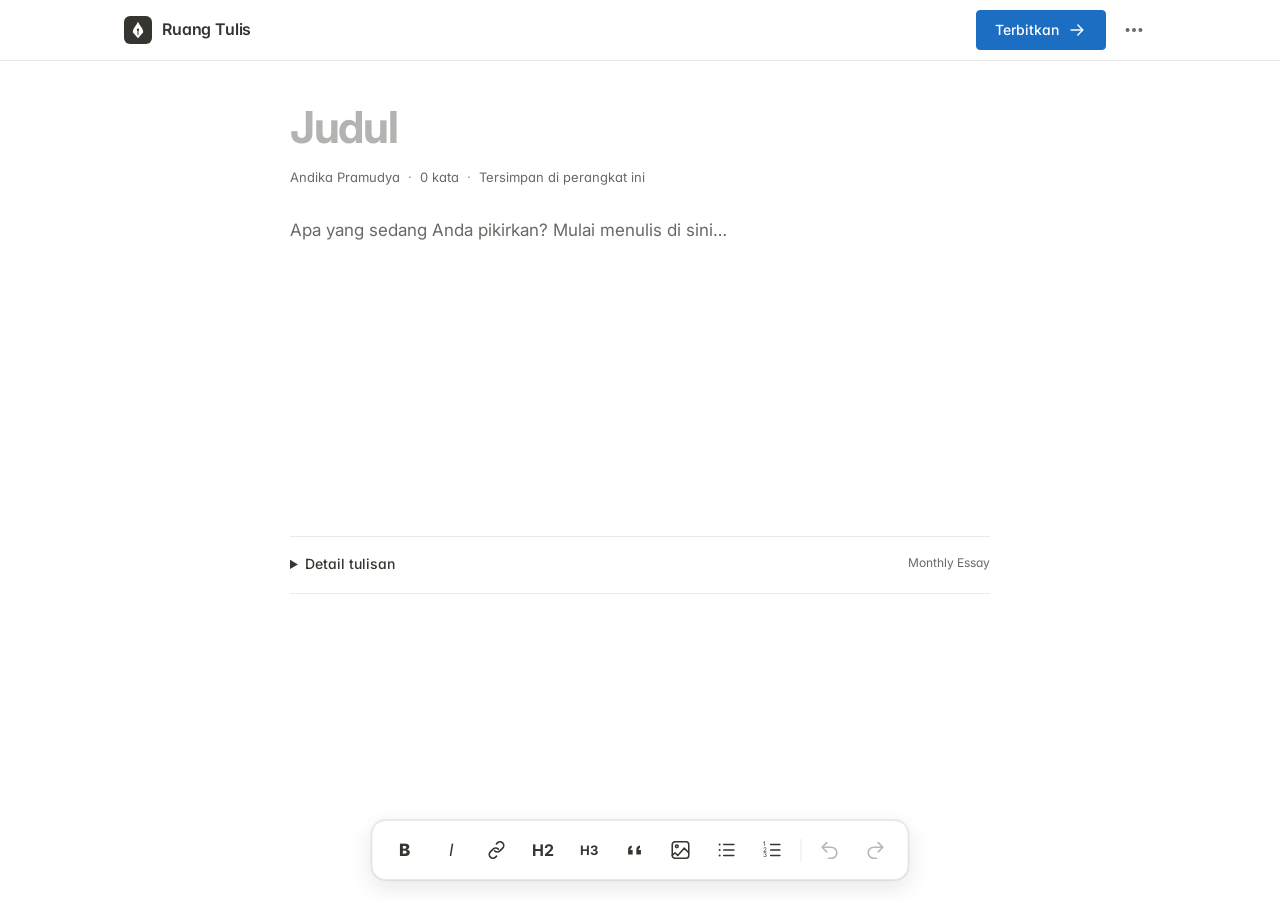
==== commit 96f415e6: "Ruang penulis bergaya Telegra.ph: layar bersih, menu kecil, toolbar di bawah" ====
--- a/tulis.html
+++ b/tulis.html
@@ -9,34 +9,30 @@
 </head>
 <body class="writer-page">
   <a class="skip-link" href="#postTitle">Lewati ke tulisan</a>
-  <header class="site-header">
+  <header class="site-header writer-topbar">
     <div class="header-inner writer-header">
-      <a href="index.html" class="logo"><span class="logo-mark" data-icon="nib"></span>Ruang Tulis<span class="writer-label">/ Penulis</span></a>
+      <a href="index.html" class="logo"><span class="logo-mark" data-icon="nib"></span>Ruang Tulis</a>
       <div class="writer-actions">
-        <button class="icon-button" id="libraryButton" type="button" aria-label="Buka draft dan tulisan" title="Draft dan tulisan"><span data-icon="book"></span></button>
-        <button class="theme-toggle" id="themeToggle" type="button" aria-label="Ganti tema"></button>
-        <button class="button button-quiet" id="previewButton" type="button" aria-label="Pratinjau" title="Pratinjau"><span data-icon="book"></span><span class="action-label">Pratinjau</span></button>
         <button class="button button-primary" id="publishButton" type="button">Terbitkan<span data-icon="arrow"></span></button>
+        <button class="icon-button" id="menuButton" type="button" aria-label="Menu penulis" aria-haspopup="true" aria-expanded="false" aria-controls="writerMenu"><svg viewBox="0 0 24 24" width="22" height="22" fill="none" stroke="currentColor" stroke-width="1.8" stroke-linecap="round" stroke-linejoin="round" aria-hidden="true"><circle cx="5" cy="12" r="1.3" fill="currentColor"/><circle cx="12" cy="12" r="1.3" fill="currentColor"/><circle cx="19" cy="12" r="1.3" fill="currentColor"/></svg></button>
+      </div>
+      <div class="writer-menu" id="writerMenu" hidden>
+        <button type="button" id="libraryButton"><span data-icon="book"></span>Draf dan tulisan</button>
+        <button type="button" id="previewButton"><span data-icon="image"></span>Pratinjau</button>
+        <button type="button" id="exportButton">Simpan salinan Markdown</button>
+        <div class="menu-row"><span>Tema gelap atau terang</span><button class="theme-toggle" id="themeToggle" type="button" aria-label="Ganti tema"></button></div>
+        <div class="menu-connection"><strong id="connectionTitle">Draft milik Anda.</strong><p id="connectionDescription">Tersimpan di perangkat ini. Hubungkan GitHub saat siap menerbitkan.</p><button class="button" id="connectButton" type="button">Hubungkan GitHub</button></div>
+        <a href="index.html" class="menu-link">Kembali membaca</a>
       </div>
     </div>
   </header>
   <main class="writer-shell">
-    <div class="writer-status"><span id="saveStatus" role="status" aria-live="polite">Menyiapkan draft…</span></div>
     <div id="editorNotice" class="editor-notice" role="status" hidden></div>
     <div id="publicationResult" class="publication-result" role="status" hidden></div>
-    <textarea id="postTitle" class="writer-title" rows="1" maxlength="180" placeholder="Judul tulisan" aria-label="Judul tulisan" aria-describedby="titleHint"></textarea>
+    <textarea id="postTitle" class="writer-title" rows="1" maxlength="180" placeholder="Judul" aria-label="Judul tulisan" aria-describedby="titleHint"></textarea>
     <p id="titleHint" hidden>Tulis judul, lalu pindah ke isi tulisan di bawah.</p>
-    <div class="writer-byline"><span class="byline-rule"></span>Andika Pramudya<span class="meta-divider">·</span><span id="wordCount">0 kata</span></div>
-    <div class="format-bar" id="formatBar" role="toolbar" aria-label="Format tulisan">
-      <button type="button" data-command="bold" aria-label="Tebal (Ctrl+B)" aria-pressed="false" title="Tebal (Ctrl+B)"><strong>B</strong></button>
-      <button type="button" data-command="italic" aria-label="Miring (Ctrl+I)" aria-pressed="false" title="Miring (Ctrl+I)"><em>I</em></button>
-      <button type="button" data-command="h2" aria-label="Judul bagian" aria-pressed="false" title="Judul bagian">H2</button>
-      <button type="button" data-command="link" aria-label="Tambah atau ubah tautan" aria-pressed="false" title="Tautan"><svg viewBox="0 0 24 24" width="20" height="20" fill="none" stroke="currentColor" stroke-width="1.7" aria-hidden="true"><path d="m10 13 4-4m-6 7-1 1a4 4 0 0 1-6-6l4-4a4 4 0 0 1 6 0m2 2 1-1a4 4 0 0 1 6 6l-4 4a4 4 0 0 1-6 0" transform="translate(1 0)"/></svg></button>
-      <button type="button" id="imageButton" aria-label="Tambah gambar" title="Tambah gambar"><span data-icon="image"></span></button>
-      <button type="button" id="moreFormatsButton" aria-label="Format lainnya" title="Format lainnya" aria-haspopup="dialog"><svg width="20" height="20" viewBox="0 0 24 24" fill="currentColor" aria-hidden="true"><circle cx="5" cy="12" r="1.6"/><circle cx="12" cy="12" r="1.6"/><circle cx="19" cy="12" r="1.6"/></svg></button>
-    </div>
+    <div class="writer-byline"><span>Andika Pramudya</span><span class="meta-divider">·</span><span id="wordCount">0 kata</span><span class="meta-divider">·</span><span id="saveStatus" role="status" aria-live="polite">Menyiapkan draft…</span></div>
     <div id="writingArea" class="writing-area article-body"><p class="loading-state">Menyiapkan ruang menulis…</p></div>
-    <p class="editor-hint">Pilih teks untuk mengubah format. Seret atau tempel gambar langsung ke tulisan.</p>
     <details class="publishing-details" id="postDetails">
       <summary>Detail tulisan <span id="categorySummary">Monthly Essay</span></summary>
       <div class="detail-grid">
@@ -46,10 +42,23 @@
         <label class="full-width">Ringkasan<textarea id="postExcerpt" rows="3" maxlength="400" placeholder="Otomatis dari paragraf pertama, atau tulis ringkasan sendiri."></textarea></label>
       </div>
     </details>
-    <div class="connection-panel"><div><strong id="connectionTitle">Draft milik Anda.</strong><p id="connectionDescription">Tersimpan di perangkat ini. Hubungkan GitHub saat siap menerbitkan.</p></div><button class="button" id="connectButton" type="button">Hubungkan GitHub</button></div>
-    <div class="writer-bottom"><button class="button button-quiet" id="exportButton" type="button">Simpan salinan Markdown</button><a href="index.html" class="text-link">Kembali membaca <span data-icon="arrow"></span></a></div>
     <noscript><p class="empty-state">Aktifkan JavaScript untuk menggunakan editor.</p></noscript>
   </main>
+  <div class="format-bar" id="formatBar" role="toolbar" aria-label="Format tulisan">
+    <button type="button" data-command="bold" aria-label="Tebal (Ctrl+B)" aria-pressed="false" title="Tebal (Ctrl+B)"><strong>B</strong></button>
+    <button type="button" data-command="italic" aria-label="Miring (Ctrl+I)" aria-pressed="false" title="Miring (Ctrl+I)"><em>I</em></button>
+    <button type="button" data-command="link" aria-label="Tambah atau ubah tautan" aria-pressed="false" title="Tautan"><svg viewBox="0 0 24 24" width="22" height="22" fill="none" stroke="currentColor" stroke-width="1.8" stroke-linecap="round" stroke-linejoin="round" aria-hidden="true"><path d="M10 13a4 4 0 0 0 5.7 0l3-3a4 4 0 0 0-5.7-5.7l-1 1M14 11a4 4 0 0 0-5.7 0l-3 3A4 4 0 0 0 11 19.7l1-1"/></svg></button>
+    <button type="button" data-command="h2" aria-label="Judul bagian" aria-pressed="false" title="Judul bagian"><span class="fb-text">H2</span></button>
+    <button type="button" data-command="h3" aria-label="Subjudul" aria-pressed="false" title="Subjudul"><span class="fb-text fb-small">H3</span></button>
+    <button type="button" data-command="blockquote" aria-label="Kutipan" aria-pressed="false" title="Kutipan"><svg viewBox="0 0 24 24" width="22" height="22" aria-hidden="true"><path d="M5 17v-5a5 5 0 0 1 4-5v2.5A2.5 2.5 0 0 0 7.5 12H10v5zM14 17v-5a5 5 0 0 1 4-5v2.5A2.5 2.5 0 0 0 16.5 12H19v5z" fill="currentColor"/></svg></button>
+    <button type="button" id="imageButton" aria-label="Tambah gambar" title="Tambah gambar"><span data-icon="image"></span></button>
+    <button type="button" data-command="bulletList" aria-label="Daftar poin" aria-pressed="false" title="Daftar poin"><svg viewBox="0 0 24 24" width="22" height="22" fill="none" stroke="currentColor" stroke-width="1.8" stroke-linecap="round" stroke-linejoin="round" aria-hidden="true"><path d="M9 6h11M9 12h11M9 18h11"/><circle cx="4.5" cy="6" r="1.1" fill="currentColor" stroke="none"/><circle cx="4.5" cy="12" r="1.1" fill="currentColor" stroke="none"/><circle cx="4.5" cy="18" r="1.1" fill="currentColor" stroke="none"/></svg></button>
+    <button type="button" data-command="orderedList" aria-label="Daftar nomor" aria-pressed="false" title="Daftar nomor"><svg viewBox="0 0 24 24" width="22" height="22" fill="none" stroke="currentColor" stroke-width="1.8" stroke-linecap="round" stroke-linejoin="round" aria-hidden="true"><path d="M10 6h10M10 12h10M10 18h10"/><text x="2" y="8" font-size="7" fill="currentColor" stroke="none">1</text><text x="2" y="14" font-size="7" fill="currentColor" stroke="none">2</text><text x="2" y="20" font-size="7" fill="currentColor" stroke="none">3</text></svg></button>
+    <span class="toolbar-divider" aria-hidden="true"></span>
+    <button type="button" data-command="undo" aria-label="Urungkan" title="Urungkan"><svg viewBox="0 0 24 24" width="22" height="22" fill="none" stroke="currentColor" stroke-width="1.8" stroke-linecap="round" stroke-linejoin="round" aria-hidden="true"><path d="M9 14 4 9l5-5M4 9h10a6 6 0 0 1 0 12h-3"/></svg></button>
+    <button type="button" data-command="redo" aria-label="Ulangi" title="Ulangi"><svg viewBox="0 0 24 24" width="22" height="22" fill="none" stroke="currentColor" stroke-width="1.8" stroke-linecap="round" stroke-linejoin="round" aria-hidden="true"><path d="m15 14 5-5-5-5M20 9H10a6 6 0 0 0 0 12h3"/></svg></button>
+    <button type="button" id="moreFormatsButton" aria-haspopup="dialog" hidden aria-label="Format lainnya"></button>
+  </div>
   <input id="imageInput" type="file" accept="image/jpeg,image/png,image/webp,image/gif" multiple hidden>
   <dialog id="libraryDialog" aria-labelledby="libraryTitle"><div class="dialog-heading"><h2 id="libraryTitle">Ruang tulisan Anda</h2><button type="button" class="icon-button" data-close-dialog aria-label="Tutup"><span data-icon="close"></span></button></div><button class="button button-primary" id="newDraftButton" type="button"><span data-icon="plus"></span>Tulisan baru</button><h3 class="dialog-section-title">Draft di perangkat ini</h3><div id="draftList"></div><h3 class="dialog-section-title">Sudah terbit</h3><p class="field-hint" id="publishedHint">Hubungkan GitHub untuk menyunting versi terbaru.</p><div id="publishedList"></div><button class="button library-connect" id="libraryConnectButton" type="button">Hubungkan GitHub</button></dialog>
   <dialog id="formatsDialog" aria-labelledby="formatsHeading"><div class="dialog-heading"><h2 id="formatsHeading">Format lainnya</h2><button type="button" class="icon-button" data-close-dialog aria-label="Tutup"><span data-icon="close"></span></button></div><div class="format-options" role="group" aria-label="Format tambahan"><button class="button" type="button" data-command="h3" aria-pressed="false">Subjudul</button><button class="button" type="button" data-command="blockquote" aria-pressed="false">Kutipan</button><button class="button" type="button" data-command="bulletList" aria-pressed="false">Daftar poin</button><button class="button" type="button" data-command="orderedList" aria-pressed="false">Daftar nomor</button><button class="button" type="button" data-command="undo">Urungkan</button><button class="button" type="button" data-command="redo">Ulangi</button></div></dialog>
@@ -57,6 +66,6 @@
   <dialog id="linkDialog" aria-labelledby="linkHeading"><form id="linkForm"><div class="dialog-heading"><h2 id="linkHeading">Tautan</h2><button type="button" class="icon-button" data-close-dialog aria-label="Tutup"><span data-icon="close"></span></button></div><label>Alamat tautan<input id="linkUrl" type="url" placeholder="https://" required></label><div class="dialog-actions"><button class="button button-quiet" id="removeLinkButton" type="button">Hapus tautan</button><button class="button button-primary" type="submit">Simpan tautan</button></div></form></dialog>
   <dialog id="imageDialog" aria-labelledby="imageHeading"><form id="imageForm"><div class="dialog-heading"><h2 id="imageHeading">Detail gambar</h2><button type="button" class="icon-button" data-close-dialog aria-label="Tutup"><span data-icon="close"></span></button></div><label>Deskripsi gambar<input id="imageAlt" maxlength="300" placeholder="Jelaskan isi gambar untuk pembaca layar" required></label><label>Keterangan (opsional)<input id="imageCaption" maxlength="300" placeholder="Keterangan atau sumber gambar"></label><div class="dialog-actions"><button class="button button-primary" type="submit">Simpan</button></div></form></dialog>
   <dialog id="setupDialog" aria-labelledby="setupHeading"><div class="dialog-heading"><h2 id="setupHeading">Hubungkan ruang menulis</h2><button type="button" class="icon-button" data-close-dialog aria-label="Tutup"><span data-icon="close"></span></button></div><p>Menulis dan menyimpan draft sudah bisa digunakan. Penerbitan memerlukan aktivasi layanan satu kali oleh pemilik blog.</p><ol><li>Aktifkan layanan penerbitan Cloudflare.</li><li>Daftarkan login GitHub untuk Ruang Tulis.</li><li>Isi alamat layanan pada konfigurasi website.</li></ol><p>Sesudah terhubung, cukup masuk dengan GitHub lalu klik Terbitkan.</p><a class="button" href="https://github.com/andikapramudya-project/Ruang-Tulis/blob/main/docs/AKTIVASI-EDITOR.md" target="_blank" rel="noopener">Buka panduan aktivasi <span data-icon="arrow"></span></a></dialog>
-  <script src="site.config.js"></script><script src="ui.js"></script><script type="module" src="assets/editor.js"></script>
+  <script src="site.config.js"></script><script src="ui.js"></script><script type="module" src="assets/editor.js"></script><script src="manage.js" defer></script><script src="writer-ui.js" defer></script>
 </body>
 </html>
--- a/editor.css
+++ b/editor.css
@@ -1,23 +1,4 @@
-.writer-header {max-width:1180px;justify-content:space-between}
-.writer-label {font-size:13px;font-weight:400;color:var(--text-muted);letter-spacing:0;margin-left:4px}
-.writer-actions {display:flex;gap:4px;align-items:center}
-.writer-shell {max-width:760px;width:calc(100% - 48px);margin:48px auto 64px}
-.writer-status {display:flex;justify-content:space-between;gap:16px;align-items:center;margin-bottom:40px;font-size:12px;color:var(--text-muted)}
-.writer-status {justify-content:flex-end}
-.writer-status .eyebrow {margin:0;font-size:10px}
-.writer-title {display:block;width:100%;resize:none;overflow:hidden;background:transparent;border:0;padding:0;margin:0 0 20px;font-family:var(--font-display);font-size:clamp(34px,5.5vw,48px);font-weight:600;letter-spacing:-.035em;line-height:1.2;min-height:58px;border-radius:0}
-.writer-title::placeholder {color:var(--text-muted);opacity:1}
-.writer-title:focus {outline:none}
-.writer-title:focus-visible {box-shadow:-3px 0 0 -1px var(--accent);outline:none;padding-left:12px}
-.writer-byline {display:flex;align-items:center;gap:10px;color:var(--text-muted);font-size:13px;margin-bottom:32px}
 .meta-divider {color:var(--control-border)}
-.format-bar {position:sticky;top:76px;z-index:20;display:flex;align-items:center;gap:2px;overflow-x:auto;overscroll-behavior-x:contain;padding:6px 0;border-top:1px solid var(--border);border-bottom:1px solid var(--border);background:var(--bg);margin-bottom:24px;scrollbar-width:thin}
-.format-bar button {border:0;background:transparent;border-radius:var(--radius-control);width:44px;height:44px;min-width:44px;padding:0;font-size:15px;line-height:1;display:grid;place-items:center}
-.format-bar button strong {font-weight:700}
-.format-bar button:hover,.format-bar button[aria-pressed="true"] {background:var(--surface-hover)}
-.format-bar button[aria-pressed="true"] {box-shadow:inset 0 -2px var(--text)}
-.format-bar button:focus-visible {outline-offset:-3px}
-.toolbar-divider {height:20px;width:1px;background:var(--border);flex-shrink:0;margin-inline:4px}
 .writing-area {padding:0;max-width:100%;min-height:320px}
 .writing-area .tiptap {min-height:320px;outline:none}
 .writing-area .tiptap:focus-visible {outline:0}
@@ -25,7 +6,6 @@
 .tiptap p.is-editor-empty:first-child::before {color:var(--text-muted);content:attr(data-placeholder);float:left;height:0;pointer-events:none}
 .tiptap .ProseMirror-selectednode {outline:2px solid var(--accent);outline-offset:4px}
 .tiptap img {cursor:pointer}
-.editor-hint {font-size:12px;color:var(--text-muted);margin:24px 0 40px}
 .publishing-details {border-top:1px solid var(--border);border-bottom:1px solid var(--border);margin-bottom:24px}
 .publishing-details summary {min-height:56px;padding:16px 0;font-size:14px;font-weight:500}
 .publishing-details:not([open]) > :not(summary) {display:none}
@@ -37,13 +17,6 @@
 textarea:not(.writer-title) {resize:vertical}
 .full-width {grid-column:1/-1}
 .field-hint {font-size:12px;font-weight:400;color:var(--text-muted);line-height:1.65;margin:0}
-.connection-panel {display:flex;align-items:center;justify-content:space-between;gap:20px;padding:20px;background:var(--surface);border-radius:var(--radius-panel)}
-.connection-panel strong {font-size:14px;font-weight:500}
-.connection-panel p {font-size:13px;color:var(--text-muted);margin:4px 0 0}
-.connection-panel .button {flex-shrink:0}
-.writer-bottom {display:flex;justify-content:space-between;gap:12px;align-items:center;margin-top:20px}
-.writer-bottom .button {font-size:12px;padding-left:0}
-.writer-bottom a {font-size:12px}
 .editor-notice,.publication-result {padding:16px 20px;border:1px solid var(--control-border);border-radius:var(--radius-panel);font-size:14px;margin-bottom:24px;line-height:1.7;background:var(--surface)}
 .editor-notice[data-error="true"] {border-color:var(--danger);color:var(--danger)}
 .publication-result a {display:inline-block;text-decoration:underline;margin-top:8px;font-weight:500}
@@ -66,6 +39,61 @@
 .preview-dialog {max-width:880px}
 .preview-dialog .article-body {padding:0 16px 24px;margin:auto}
 .writer-page[data-publishing="true"] .writing-area {pointer-events:none;opacity:.7}
-@media(max-width:900px) {.format-bar {top:68px}}
-@media(max-width:740px) {.writer-shell {width:calc(100% - 40px);margin-top:32px}.writer-label {display:none}.writer-header {gap:8px}.writer-header .logo {font-size:15px;gap:6px}.writer-header .logo-mark {display:none}.writer-actions {gap:0}.writer-actions .button {padding-inline:10px}.writer-actions .button-quiet {width:44px;padding:0}.action-label {display:none}.writer-actions #publishButton svg {display:none}.writer-status {margin-bottom:28px;align-items:flex-start;flex-direction:column;gap:6px}.writer-title {font-size:36px}.format-bar {top:64px}.connection-panel {align-items:flex-start;flex-direction:column;padding:18px;gap:16px}.writer-bottom {align-items:flex-start;flex-direction:column;gap:0}.detail-grid {gap:16px}.publishing-details summary span {display:none}dialog {padding:20px}.preview-dialog .article-body {padding-inline:0}}
-@media(max-width:360px) {.writer-header {padding-inline:12px}.writer-header .logo {font-size:0;min-width:44px;justify-content:center;gap:0}.writer-header .logo-mark {display:grid}.writer-shell {width:calc(100% - 32px)}.detail-grid {grid-template-columns:1fr}}
+.delete-confirm {flex:1;padding:14px 0}
+.delete-confirm p {margin:0;font-size:14px;line-height:1.6;overflow-wrap:anywhere}
+.delete-confirm .dialog-actions {margin-top:12px;flex-wrap:wrap}
+.library-item .delete-post {color:#c0392b}
+:root[data-theme="dark"] .library-item .delete-post {color:#ff8a80}
+
+/* ===== Ruang penulis ala Telegra.ph: layar bersih, menu kecil, toolbar di bawah ===== */
+.writer-page {--bar-h:56px}
+.writer-header {max-width:1080px;justify-content:space-between;position:relative}
+.writer-actions {display:flex;gap:6px;align-items:center}
+.writer-actions .button-primary {min-height:40px;padding:6px 18px}
+.writer-menu {position:absolute;right:24px;top:calc(100% - 4px);z-index:60;width:min(320px,calc(100vw - 32px));padding:8px;display:flex;flex-direction:column;gap:2px;background:var(--bg);border:1px solid var(--border);border-radius:var(--radius-dialog);box-shadow:var(--shadow)}
+.writer-menu[hidden] {display:none}
+.writer-menu>button,.menu-link {display:flex;align-items:center;gap:10px;min-height:44px;padding:0 12px;border:0;border-radius:var(--radius-control);background:transparent;font-size:14px;text-align:left;color:var(--text)}
+.writer-menu>button:hover,.menu-link:hover {background:var(--surface-hover)}
+.menu-row {display:flex;align-items:center;justify-content:space-between;gap:12px;min-height:44px;padding:0 4px 0 12px;font-size:14px}
+.menu-connection {margin:6px 0;padding:12px;background:var(--surface);border-radius:var(--radius-panel);display:flex;flex-direction:column;gap:6px;align-items:flex-start}
+.menu-connection strong {font-size:14px;font-weight:500}
+.menu-connection p {font-size:13px;color:var(--text-muted);margin:0;line-height:1.55}
+.menu-connection .button {min-height:40px;margin-top:4px}
+.writer-shell {max-width:700px;width:calc(100% - 48px);margin:40px auto 0;padding-bottom:calc(var(--bar-h) + 120px)}
+.writer-title {display:block;width:100%;resize:none;overflow:hidden;background:transparent;border:0;padding:0;margin:0 0 12px;font-family:var(--font-main);font-size:clamp(32px,6vw,44px);font-weight:700;letter-spacing:-.03em;line-height:1.2;min-height:54px;border-radius:0;color:var(--text)}
+.writer-title::placeholder {color:var(--text-muted);opacity:.5}
+.writer-title:focus {outline:none}
+.writer-byline {display:flex;flex-wrap:wrap;align-items:center;gap:4px 8px;color:var(--text-muted);font-size:13px;margin-bottom:28px}
+.meta-divider {color:var(--control-border)}
+.format-bar {position:fixed;left:0;right:0;bottom:var(--kb,0px);z-index:40;display:flex;align-items:center;gap:2px;overflow-x:auto;overscroll-behavior-x:contain;padding:6px 8px calc(6px + env(safe-area-inset-bottom));min-height:var(--bar-h);background:var(--bg);border-top:1px solid var(--border);scrollbar-width:none}
+.format-bar::-webkit-scrollbar {display:none}
+.format-bar button {flex:0 0 auto;border:0;background:transparent;border-radius:var(--radius-control);width:44px;height:46px;padding:0;font-size:17px;line-height:1;display:grid;place-items:center;color:var(--text)}
+.format-bar button strong {font-weight:800}
+.format-bar .fb-text {font-weight:700;font-size:16px}
+.format-bar .fb-small {font-size:13px}
+.format-bar button:hover,.format-bar button[aria-pressed="true"] {background:var(--surface-hover)}
+.format-bar button[aria-pressed="true"] {box-shadow:inset 0 -2px var(--text)}
+.format-bar button:disabled {opacity:.35}
+.format-bar button:focus-visible {outline-offset:-3px}
+.format-bar [data-icon] svg {width:22px;height:22px}
+.toolbar-divider {height:22px;width:1px;background:var(--border);flex:0 0 auto;margin-inline:4px}
+html {scroll-padding-bottom:calc(var(--bar-h) + 80px)}
+@media(min-width:900px) {
+  .format-bar {left:50%;right:auto;transform:translateX(-50%);bottom:calc(20px + var(--kb,0px));max-width:calc(100% - 48px);padding:6px 10px;border:1px solid var(--border);border-radius:14px;box-shadow:var(--shadow);width:max-content}
+}
+@media(max-width:740px) {
+  .writer-shell {width:calc(100% - 40px);margin-top:28px}
+  .writer-menu {right:12px}
+  .writer-header {gap:8px}
+  .detail-grid {gap:16px}
+  .publishing-details summary span {display:none}
+  dialog {padding:20px}
+  .preview-dialog .article-body {padding-inline:0}
+}
+@media(max-width:360px) {
+  .writer-header {padding-inline:12px}
+  .writer-header .logo {font-size:0;min-width:44px;justify-content:center;gap:0}
+  .writer-header .logo-mark {display:grid}
+  .writer-shell {width:calc(100% - 32px)}
+  .detail-grid {grid-template-columns:1fr}
+}
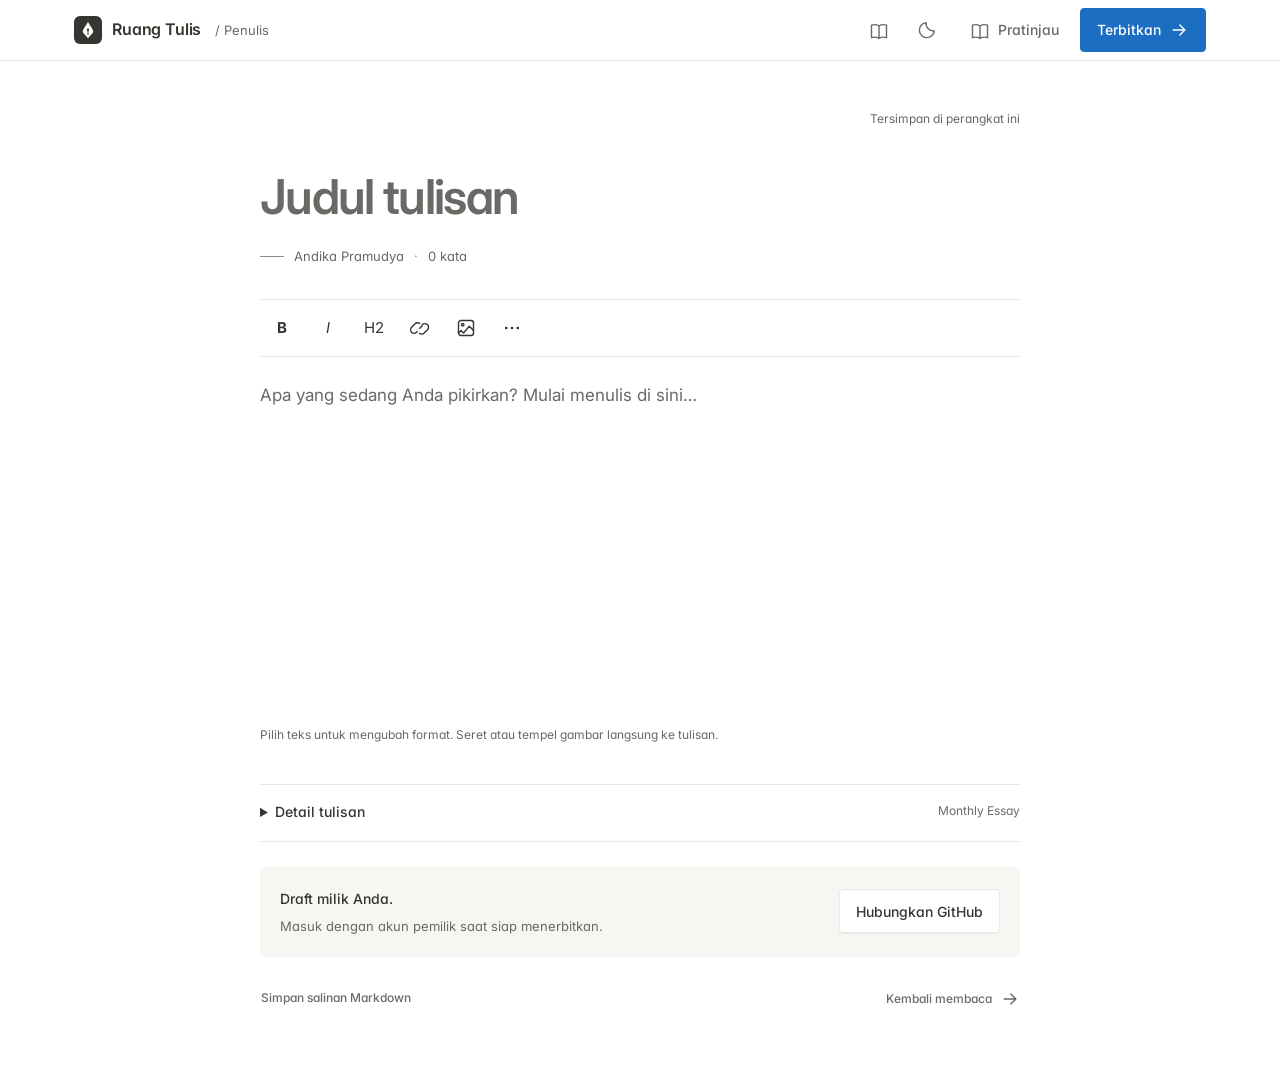
==== commit ccd6ebf1: "Merge pull request #9 from andikapramudya-project/hapus-tulisan Tambah tombol hapus tulisan di dafta" ====
--- a/tulis.html
+++ b/tulis.html
@@ -9,30 +9,34 @@
 </head>
 <body class="writer-page">
   <a class="skip-link" href="#postTitle">Lewati ke tulisan</a>
-  <header class="site-header writer-topbar">
+  <header class="site-header">
     <div class="header-inner writer-header">
-      <a href="index.html" class="logo"><span class="logo-mark" data-icon="nib"></span>Ruang Tulis</a>
+      <a href="index.html" class="logo"><span class="logo-mark" data-icon="nib"></span>Ruang Tulis<span class="writer-label">/ Penulis</span></a>
       <div class="writer-actions">
+        <button class="icon-button" id="libraryButton" type="button" aria-label="Buka draft dan tulisan" title="Draft dan tulisan"><span data-icon="book"></span></button>
+        <button class="theme-toggle" id="themeToggle" type="button" aria-label="Ganti tema"></button>
+        <button class="button button-quiet" id="previewButton" type="button" aria-label="Pratinjau" title="Pratinjau"><span data-icon="book"></span><span class="action-label">Pratinjau</span></button>
         <button class="button button-primary" id="publishButton" type="button">Terbitkan<span data-icon="arrow"></span></button>
-        <button class="icon-button" id="menuButton" type="button" aria-label="Menu penulis" aria-haspopup="true" aria-expanded="false" aria-controls="writerMenu"><svg viewBox="0 0 24 24" width="22" height="22" fill="none" stroke="currentColor" stroke-width="1.8" stroke-linecap="round" stroke-linejoin="round" aria-hidden="true"><circle cx="5" cy="12" r="1.3" fill="currentColor"/><circle cx="12" cy="12" r="1.3" fill="currentColor"/><circle cx="19" cy="12" r="1.3" fill="currentColor"/></svg></button>
-      </div>
-      <div class="writer-menu" id="writerMenu" hidden>
-        <button type="button" id="libraryButton"><span data-icon="book"></span>Draf dan tulisan</button>
-        <button type="button" id="previewButton"><span data-icon="image"></span>Pratinjau</button>
-        <button type="button" id="exportButton">Simpan salinan Markdown</button>
-        <div class="menu-row"><span>Tema gelap atau terang</span><button class="theme-toggle" id="themeToggle" type="button" aria-label="Ganti tema"></button></div>
-        <div class="menu-connection"><strong id="connectionTitle">Draft milik Anda.</strong><p id="connectionDescription">Tersimpan di perangkat ini. Hubungkan GitHub saat siap menerbitkan.</p><button class="button" id="connectButton" type="button">Hubungkan GitHub</button></div>
-        <a href="index.html" class="menu-link">Kembali membaca</a>
       </div>
     </div>
   </header>
   <main class="writer-shell">
+    <div class="writer-status"><span id="saveStatus" role="status" aria-live="polite">Menyiapkan draft…</span></div>
     <div id="editorNotice" class="editor-notice" role="status" hidden></div>
     <div id="publicationResult" class="publication-result" role="status" hidden></div>
-    <textarea id="postTitle" class="writer-title" rows="1" maxlength="180" placeholder="Judul" aria-label="Judul tulisan" aria-describedby="titleHint"></textarea>
+    <textarea id="postTitle" class="writer-title" rows="1" maxlength="180" placeholder="Judul tulisan" aria-label="Judul tulisan" aria-describedby="titleHint"></textarea>
     <p id="titleHint" hidden>Tulis judul, lalu pindah ke isi tulisan di bawah.</p>
-    <div class="writer-byline"><span>Andika Pramudya</span><span class="meta-divider">·</span><span id="wordCount">0 kata</span><span class="meta-divider">·</span><span id="saveStatus" role="status" aria-live="polite">Menyiapkan draft…</span></div>
+    <div class="writer-byline"><span class="byline-rule"></span>Andika Pramudya<span class="meta-divider">·</span><span id="wordCount">0 kata</span></div>
+    <div class="format-bar" id="formatBar" role="toolbar" aria-label="Format tulisan">
+      <button type="button" data-command="bold" aria-label="Tebal (Ctrl+B)" aria-pressed="false" title="Tebal (Ctrl+B)"><strong>B</strong></button>
+      <button type="button" data-command="italic" aria-label="Miring (Ctrl+I)" aria-pressed="false" title="Miring (Ctrl+I)"><em>I</em></button>
+      <button type="button" data-command="h2" aria-label="Judul bagian" aria-pressed="false" title="Judul bagian">H2</button>
+      <button type="button" data-command="link" aria-label="Tambah atau ubah tautan" aria-pressed="false" title="Tautan"><svg viewBox="0 0 24 24" width="20" height="20" fill="none" stroke="currentColor" stroke-width="1.7" aria-hidden="true"><path d="m10 13 4-4m-6 7-1 1a4 4 0 0 1-6-6l4-4a4 4 0 0 1 6 0m2 2 1-1a4 4 0 0 1 6 6l-4 4a4 4 0 0 1-6 0" transform="translate(1 0)"/></svg></button>
+      <button type="button" id="imageButton" aria-label="Tambah gambar" title="Tambah gambar"><span data-icon="image"></span></button>
+      <button type="button" id="moreFormatsButton" aria-label="Format lainnya" title="Format lainnya" aria-haspopup="dialog"><svg width="20" height="20" viewBox="0 0 24 24" fill="currentColor" aria-hidden="true"><circle cx="5" cy="12" r="1.6"/><circle cx="12" cy="12" r="1.6"/><circle cx="19" cy="12" r="1.6"/></svg></button>
+    </div>
     <div id="writingArea" class="writing-area article-body"><p class="loading-state">Menyiapkan ruang menulis…</p></div>
+    <p class="editor-hint">Pilih teks untuk mengubah format. Seret atau tempel gambar langsung ke tulisan.</p>
     <details class="publishing-details" id="postDetails">
       <summary>Detail tulisan <span id="categorySummary">Monthly Essay</span></summary>
       <div class="detail-grid">
@@ -42,23 +46,10 @@
         <label class="full-width">Ringkasan<textarea id="postExcerpt" rows="3" maxlength="400" placeholder="Otomatis dari paragraf pertama, atau tulis ringkasan sendiri."></textarea></label>
       </div>
     </details>
+    <div class="connection-panel"><div><strong id="connectionTitle">Draft milik Anda.</strong><p id="connectionDescription">Tersimpan di perangkat ini. Hubungkan GitHub saat siap menerbitkan.</p></div><button class="button" id="connectButton" type="button">Hubungkan GitHub</button></div>
+    <div class="writer-bottom"><button class="button button-quiet" id="exportButton" type="button">Simpan salinan Markdown</button><a href="index.html" class="text-link">Kembali membaca <span data-icon="arrow"></span></a></div>
     <noscript><p class="empty-state">Aktifkan JavaScript untuk menggunakan editor.</p></noscript>
   </main>
-  <div class="format-bar" id="formatBar" role="toolbar" aria-label="Format tulisan">
-    <button type="button" data-command="bold" aria-label="Tebal (Ctrl+B)" aria-pressed="false" title="Tebal (Ctrl+B)"><strong>B</strong></button>
-    <button type="button" data-command="italic" aria-label="Miring (Ctrl+I)" aria-pressed="false" title="Miring (Ctrl+I)"><em>I</em></button>
-    <button type="button" data-command="link" aria-label="Tambah atau ubah tautan" aria-pressed="false" title="Tautan"><svg viewBox="0 0 24 24" width="22" height="22" fill="none" stroke="currentColor" stroke-width="1.8" stroke-linecap="round" stroke-linejoin="round" aria-hidden="true"><path d="M10 13a4 4 0 0 0 5.7 0l3-3a4 4 0 0 0-5.7-5.7l-1 1M14 11a4 4 0 0 0-5.7 0l-3 3A4 4 0 0 0 11 19.7l1-1"/></svg></button>
-    <button type="button" data-command="h2" aria-label="Judul bagian" aria-pressed="false" title="Judul bagian"><span class="fb-text">H2</span></button>
-    <button type="button" data-command="h3" aria-label="Subjudul" aria-pressed="false" title="Subjudul"><span class="fb-text fb-small">H3</span></button>
-    <button type="button" data-command="blockquote" aria-label="Kutipan" aria-pressed="false" title="Kutipan"><svg viewBox="0 0 24 24" width="22" height="22" aria-hidden="true"><path d="M5 17v-5a5 5 0 0 1 4-5v2.5A2.5 2.5 0 0 0 7.5 12H10v5zM14 17v-5a5 5 0 0 1 4-5v2.5A2.5 2.5 0 0 0 16.5 12H19v5z" fill="currentColor"/></svg></button>
-    <button type="button" id="imageButton" aria-label="Tambah gambar" title="Tambah gambar"><span data-icon="image"></span></button>
-    <button type="button" data-command="bulletList" aria-label="Daftar poin" aria-pressed="false" title="Daftar poin"><svg viewBox="0 0 24 24" width="22" height="22" fill="none" stroke="currentColor" stroke-width="1.8" stroke-linecap="round" stroke-linejoin="round" aria-hidden="true"><path d="M9 6h11M9 12h11M9 18h11"/><circle cx="4.5" cy="6" r="1.1" fill="currentColor" stroke="none"/><circle cx="4.5" cy="12" r="1.1" fill="currentColor" stroke="none"/><circle cx="4.5" cy="18" r="1.1" fill="currentColor" stroke="none"/></svg></button>
-    <button type="button" data-command="orderedList" aria-label="Daftar nomor" aria-pressed="false" title="Daftar nomor"><svg viewBox="0 0 24 24" width="22" height="22" fill="none" stroke="currentColor" stroke-width="1.8" stroke-linecap="round" stroke-linejoin="round" aria-hidden="true"><path d="M10 6h10M10 12h10M10 18h10"/><text x="2" y="8" font-size="7" fill="currentColor" stroke="none">1</text><text x="2" y="14" font-size="7" fill="currentColor" stroke="none">2</text><text x="2" y="20" font-size="7" fill="currentColor" stroke="none">3</text></svg></button>
-    <span class="toolbar-divider" aria-hidden="true"></span>
-    <button type="button" data-command="undo" aria-label="Urungkan" title="Urungkan"><svg viewBox="0 0 24 24" width="22" height="22" fill="none" stroke="currentColor" stroke-width="1.8" stroke-linecap="round" stroke-linejoin="round" aria-hidden="true"><path d="M9 14 4 9l5-5M4 9h10a6 6 0 0 1 0 12h-3"/></svg></button>
-    <button type="button" data-command="redo" aria-label="Ulangi" title="Ulangi"><svg viewBox="0 0 24 24" width="22" height="22" fill="none" stroke="currentColor" stroke-width="1.8" stroke-linecap="round" stroke-linejoin="round" aria-hidden="true"><path d="m15 14 5-5-5-5M20 9H10a6 6 0 0 0 0 12h3"/></svg></button>
-    <button type="button" id="moreFormatsButton" aria-haspopup="dialog" hidden aria-label="Format lainnya"></button>
-  </div>
   <input id="imageInput" type="file" accept="image/jpeg,image/png,image/webp,image/gif" multiple hidden>
   <dialog id="libraryDialog" aria-labelledby="libraryTitle"><div class="dialog-heading"><h2 id="libraryTitle">Ruang tulisan Anda</h2><button type="button" class="icon-button" data-close-dialog aria-label="Tutup"><span data-icon="close"></span></button></div><button class="button button-primary" id="newDraftButton" type="button"><span data-icon="plus"></span>Tulisan baru</button><h3 class="dialog-section-title">Draft di perangkat ini</h3><div id="draftList"></div><h3 class="dialog-section-title">Sudah terbit</h3><p class="field-hint" id="publishedHint">Hubungkan GitHub untuk menyunting versi terbaru.</p><div id="publishedList"></div><button class="button library-connect" id="libraryConnectButton" type="button">Hubungkan GitHub</button></dialog>
   <dialog id="formatsDialog" aria-labelledby="formatsHeading"><div class="dialog-heading"><h2 id="formatsHeading">Format lainnya</h2><button type="button" class="icon-button" data-close-dialog aria-label="Tutup"><span data-icon="close"></span></button></div><div class="format-options" role="group" aria-label="Format tambahan"><button class="button" type="button" data-command="h3" aria-pressed="false">Subjudul</button><button class="button" type="button" data-command="blockquote" aria-pressed="false">Kutipan</button><button class="button" type="button" data-command="bulletList" aria-pressed="false">Daftar poin</button><button class="button" type="button" data-command="orderedList" aria-pressed="false">Daftar nomor</button><button class="button" type="button" data-command="undo">Urungkan</button><button class="button" type="button" data-command="redo">Ulangi</button></div></dialog>
@@ -66,6 +57,6 @@
   <dialog id="linkDialog" aria-labelledby="linkHeading"><form id="linkForm"><div class="dialog-heading"><h2 id="linkHeading">Tautan</h2><button type="button" class="icon-button" data-close-dialog aria-label="Tutup"><span data-icon="close"></span></button></div><label>Alamat tautan<input id="linkUrl" type="url" placeholder="https://" required></label><div class="dialog-actions"><button class="button button-quiet" id="removeLinkButton" type="button">Hapus tautan</button><button class="button button-primary" type="submit">Simpan tautan</button></div></form></dialog>
   <dialog id="imageDialog" aria-labelledby="imageHeading"><form id="imageForm"><div class="dialog-heading"><h2 id="imageHeading">Detail gambar</h2><button type="button" class="icon-button" data-close-dialog aria-label="Tutup"><span data-icon="close"></span></button></div><label>Deskripsi gambar<input id="imageAlt" maxlength="300" placeholder="Jelaskan isi gambar untuk pembaca layar" required></label><label>Keterangan (opsional)<input id="imageCaption" maxlength="300" placeholder="Keterangan atau sumber gambar"></label><div class="dialog-actions"><button class="button button-primary" type="submit">Simpan</button></div></form></dialog>
   <dialog id="setupDialog" aria-labelledby="setupHeading"><div class="dialog-heading"><h2 id="setupHeading">Hubungkan ruang menulis</h2><button type="button" class="icon-button" data-close-dialog aria-label="Tutup"><span data-icon="close"></span></button></div><p>Menulis dan menyimpan draft sudah bisa digunakan. Penerbitan memerlukan aktivasi layanan satu kali oleh pemilik blog.</p><ol><li>Aktifkan layanan penerbitan Cloudflare.</li><li>Daftarkan login GitHub untuk Ruang Tulis.</li><li>Isi alamat layanan pada konfigurasi website.</li></ol><p>Sesudah terhubung, cukup masuk dengan GitHub lalu klik Terbitkan.</p><a class="button" href="https://github.com/andikapramudya-project/Ruang-Tulis/blob/main/docs/AKTIVASI-EDITOR.md" target="_blank" rel="noopener">Buka panduan aktivasi <span data-icon="arrow"></span></a></dialog>
-  <script src="site.config.js"></script><script src="ui.js"></script><script type="module" src="assets/editor.js"></script><script src="manage.js" defer></script><script src="writer-ui.js" defer></script>
+  <script src="site.config.js"></script><script src="ui.js"></script><script type="module" src="assets/editor.js"></script><script src="manage.js" defer></script>
 </body>
 </html>
--- a/editor.css
+++ b/editor.css
@@ -1,4 +1,23 @@
+.writer-header {max-width:1180px;justify-content:space-between}
+.writer-label {font-size:13px;font-weight:400;color:var(--text-muted);letter-spacing:0;margin-left:4px}
+.writer-actions {display:flex;gap:4px;align-items:center}
+.writer-shell {max-width:760px;width:calc(100% - 48px);margin:48px auto 64px}
+.writer-status {display:flex;justify-content:space-between;gap:16px;align-items:center;margin-bottom:40px;font-size:12px;color:var(--text-muted)}
+.writer-status {justify-content:flex-end}
+.writer-status .eyebrow {margin:0;font-size:10px}
+.writer-title {display:block;width:100%;resize:none;overflow:hidden;background:transparent;border:0;padding:0;margin:0 0 20px;font-family:var(--font-display);font-size:clamp(34px,5.5vw,48px);font-weight:600;letter-spacing:-.035em;line-height:1.2;min-height:58px;border-radius:0}
+.writer-title::placeholder {color:var(--text-muted);opacity:1}
+.writer-title:focus {outline:none}
+.writer-title:focus-visible {box-shadow:-3px 0 0 -1px var(--accent);outline:none;padding-left:12px}
+.writer-byline {display:flex;align-items:center;gap:10px;color:var(--text-muted);font-size:13px;margin-bottom:32px}
 .meta-divider {color:var(--control-border)}
+.format-bar {position:sticky;top:76px;z-index:20;display:flex;align-items:center;gap:2px;overflow-x:auto;overscroll-behavior-x:contain;padding:6px 0;border-top:1px solid var(--border);border-bottom:1px solid var(--border);background:var(--bg);margin-bottom:24px;scrollbar-width:thin}
+.format-bar button {border:0;background:transparent;border-radius:var(--radius-control);width:44px;height:44px;min-width:44px;padding:0;font-size:15px;line-height:1;display:grid;place-items:center}
+.format-bar button strong {font-weight:700}
+.format-bar button:hover,.format-bar button[aria-pressed="true"] {background:var(--surface-hover)}
+.format-bar button[aria-pressed="true"] {box-shadow:inset 0 -2px var(--text)}
+.format-bar button:focus-visible {outline-offset:-3px}
+.toolbar-divider {height:20px;width:1px;background:var(--border);flex-shrink:0;margin-inline:4px}
 .writing-area {padding:0;max-width:100%;min-height:320px}
 .writing-area .tiptap {min-height:320px;outline:none}
 .writing-area .tiptap:focus-visible {outline:0}
@@ -6,6 +25,7 @@
 .tiptap p.is-editor-empty:first-child::before {color:var(--text-muted);content:attr(data-placeholder);float:left;height:0;pointer-events:none}
 .tiptap .ProseMirror-selectednode {outline:2px solid var(--accent);outline-offset:4px}
 .tiptap img {cursor:pointer}
+.editor-hint {font-size:12px;color:var(--text-muted);margin:24px 0 40px}
 .publishing-details {border-top:1px solid var(--border);border-bottom:1px solid var(--border);margin-bottom:24px}
 .publishing-details summary {min-height:56px;padding:16px 0;font-size:14px;font-weight:500}
 .publishing-details:not([open]) > :not(summary) {display:none}
@@ -17,6 +37,13 @@
 textarea:not(.writer-title) {resize:vertical}
 .full-width {grid-column:1/-1}
 .field-hint {font-size:12px;font-weight:400;color:var(--text-muted);line-height:1.65;margin:0}
+.connection-panel {display:flex;align-items:center;justify-content:space-between;gap:20px;padding:20px;background:var(--surface);border-radius:var(--radius-panel)}
+.connection-panel strong {font-size:14px;font-weight:500}
+.connection-panel p {font-size:13px;color:var(--text-muted);margin:4px 0 0}
+.connection-panel .button {flex-shrink:0}
+.writer-bottom {display:flex;justify-content:space-between;gap:12px;align-items:center;margin-top:20px}
+.writer-bottom .button {font-size:12px;padding-left:0}
+.writer-bottom a {font-size:12px}
 .editor-notice,.publication-result {padding:16px 20px;border:1px solid var(--control-border);border-radius:var(--radius-panel);font-size:14px;margin-bottom:24px;line-height:1.7;background:var(--surface)}
 .editor-notice[data-error="true"] {border-color:var(--danger);color:var(--danger)}
 .publication-result a {display:inline-block;text-decoration:underline;margin-top:8px;font-weight:500}
@@ -39,61 +66,11 @@
 .preview-dialog {max-width:880px}
 .preview-dialog .article-body {padding:0 16px 24px;margin:auto}
 .writer-page[data-publishing="true"] .writing-area {pointer-events:none;opacity:.7}
+@media(max-width:900px) {.format-bar {top:68px}}
+@media(max-width:740px) {.writer-shell {width:calc(100% - 40px);margin-top:32px}.writer-label {display:none}.writer-header {gap:8px}.writer-header .logo {font-size:15px;gap:6px}.writer-header .logo-mark {display:none}.writer-actions {gap:0}.writer-actions .button {padding-inline:10px}.writer-actions .button-quiet {width:44px;padding:0}.action-label {display:none}.writer-actions #publishButton svg {display:none}.writer-status {margin-bottom:28px;align-items:flex-start;flex-direction:column;gap:6px}.writer-title {font-size:36px}.format-bar {top:64px}.connection-panel {align-items:flex-start;flex-direction:column;padding:18px;gap:16px}.writer-bottom {align-items:flex-start;flex-direction:column;gap:0}.detail-grid {gap:16px}.publishing-details summary span {display:none}dialog {padding:20px}.preview-dialog .article-body {padding-inline:0}}
+@media(max-width:360px) {.writer-header {padding-inline:12px}.writer-header .logo {font-size:0;min-width:44px;justify-content:center;gap:0}.writer-header .logo-mark {display:grid}.writer-shell {width:calc(100% - 32px)}.detail-grid {grid-template-columns:1fr}}
 .delete-confirm {flex:1;padding:14px 0}
 .delete-confirm p {margin:0;font-size:14px;line-height:1.6;overflow-wrap:anywhere}
 .delete-confirm .dialog-actions {margin-top:12px;flex-wrap:wrap}
 .library-item .delete-post {color:#c0392b}
 :root[data-theme="dark"] .library-item .delete-post {color:#ff8a80}
-
-/* ===== Ruang penulis ala Telegra.ph: layar bersih, menu kecil, toolbar di bawah ===== */
-.writer-page {--bar-h:56px}
-.writer-header {max-width:1080px;justify-content:space-between;position:relative}
-.writer-actions {display:flex;gap:6px;align-items:center}
-.writer-actions .button-primary {min-height:40px;padding:6px 18px}
-.writer-menu {position:absolute;right:24px;top:calc(100% - 4px);z-index:60;width:min(320px,calc(100vw - 32px));padding:8px;display:flex;flex-direction:column;gap:2px;background:var(--bg);border:1px solid var(--border);border-radius:var(--radius-dialog);box-shadow:var(--shadow)}
-.writer-menu[hidden] {display:none}
-.writer-menu>button,.menu-link {display:flex;align-items:center;gap:10px;min-height:44px;padding:0 12px;border:0;border-radius:var(--radius-control);background:transparent;font-size:14px;text-align:left;color:var(--text)}
-.writer-menu>button:hover,.menu-link:hover {background:var(--surface-hover)}
-.menu-row {display:flex;align-items:center;justify-content:space-between;gap:12px;min-height:44px;padding:0 4px 0 12px;font-size:14px}
-.menu-connection {margin:6px 0;padding:12px;background:var(--surface);border-radius:var(--radius-panel);display:flex;flex-direction:column;gap:6px;align-items:flex-start}
-.menu-connection strong {font-size:14px;font-weight:500}
-.menu-connection p {font-size:13px;color:var(--text-muted);margin:0;line-height:1.55}
-.menu-connection .button {min-height:40px;margin-top:4px}
-.writer-shell {max-width:700px;width:calc(100% - 48px);margin:40px auto 0;padding-bottom:calc(var(--bar-h) + 120px)}
-.writer-title {display:block;width:100%;resize:none;overflow:hidden;background:transparent;border:0;padding:0;margin:0 0 12px;font-family:var(--font-main);font-size:clamp(32px,6vw,44px);font-weight:700;letter-spacing:-.03em;line-height:1.2;min-height:54px;border-radius:0;color:var(--text)}
-.writer-title::placeholder {color:var(--text-muted);opacity:.5}
-.writer-title:focus {outline:none}
-.writer-byline {display:flex;flex-wrap:wrap;align-items:center;gap:4px 8px;color:var(--text-muted);font-size:13px;margin-bottom:28px}
-.meta-divider {color:var(--control-border)}
-.format-bar {position:fixed;left:0;right:0;bottom:var(--kb,0px);z-index:40;display:flex;align-items:center;gap:2px;overflow-x:auto;overscroll-behavior-x:contain;padding:6px 8px calc(6px + env(safe-area-inset-bottom));min-height:var(--bar-h);background:var(--bg);border-top:1px solid var(--border);scrollbar-width:none}
-.format-bar::-webkit-scrollbar {display:none}
-.format-bar button {flex:0 0 auto;border:0;background:transparent;border-radius:var(--radius-control);width:44px;height:46px;padding:0;font-size:17px;line-height:1;display:grid;place-items:center;color:var(--text)}
-.format-bar button strong {font-weight:800}
-.format-bar .fb-text {font-weight:700;font-size:16px}
-.format-bar .fb-small {font-size:13px}
-.format-bar button:hover,.format-bar button[aria-pressed="true"] {background:var(--surface-hover)}
-.format-bar button[aria-pressed="true"] {box-shadow:inset 0 -2px var(--text)}
-.format-bar button:disabled {opacity:.35}
-.format-bar button:focus-visible {outline-offset:-3px}
-.format-bar [data-icon] svg {width:22px;height:22px}
-.toolbar-divider {height:22px;width:1px;background:var(--border);flex:0 0 auto;margin-inline:4px}
-html {scroll-padding-bottom:calc(var(--bar-h) + 80px)}
-@media(min-width:900px) {
-  .format-bar {left:50%;right:auto;transform:translateX(-50%);bottom:calc(20px + var(--kb,0px));max-width:calc(100% - 48px);padding:6px 10px;border:1px solid var(--border);border-radius:14px;box-shadow:var(--shadow);width:max-content}
-}
-@media(max-width:740px) {
-  .writer-shell {width:calc(100% - 40px);margin-top:28px}
-  .writer-menu {right:12px}
-  .writer-header {gap:8px}
-  .detail-grid {gap:16px}
-  .publishing-details summary span {display:none}
-  dialog {padding:20px}
-  .preview-dialog .article-body {padding-inline:0}
-}
-@media(max-width:360px) {
-  .writer-header {padding-inline:12px}
-  .writer-header .logo {font-size:0;min-width:44px;justify-content:center;gap:0}
-  .writer-header .logo-mark {display:grid}
-  .writer-shell {width:calc(100% - 32px)}
-  .detail-grid {grid-template-columns:1fr}
-}
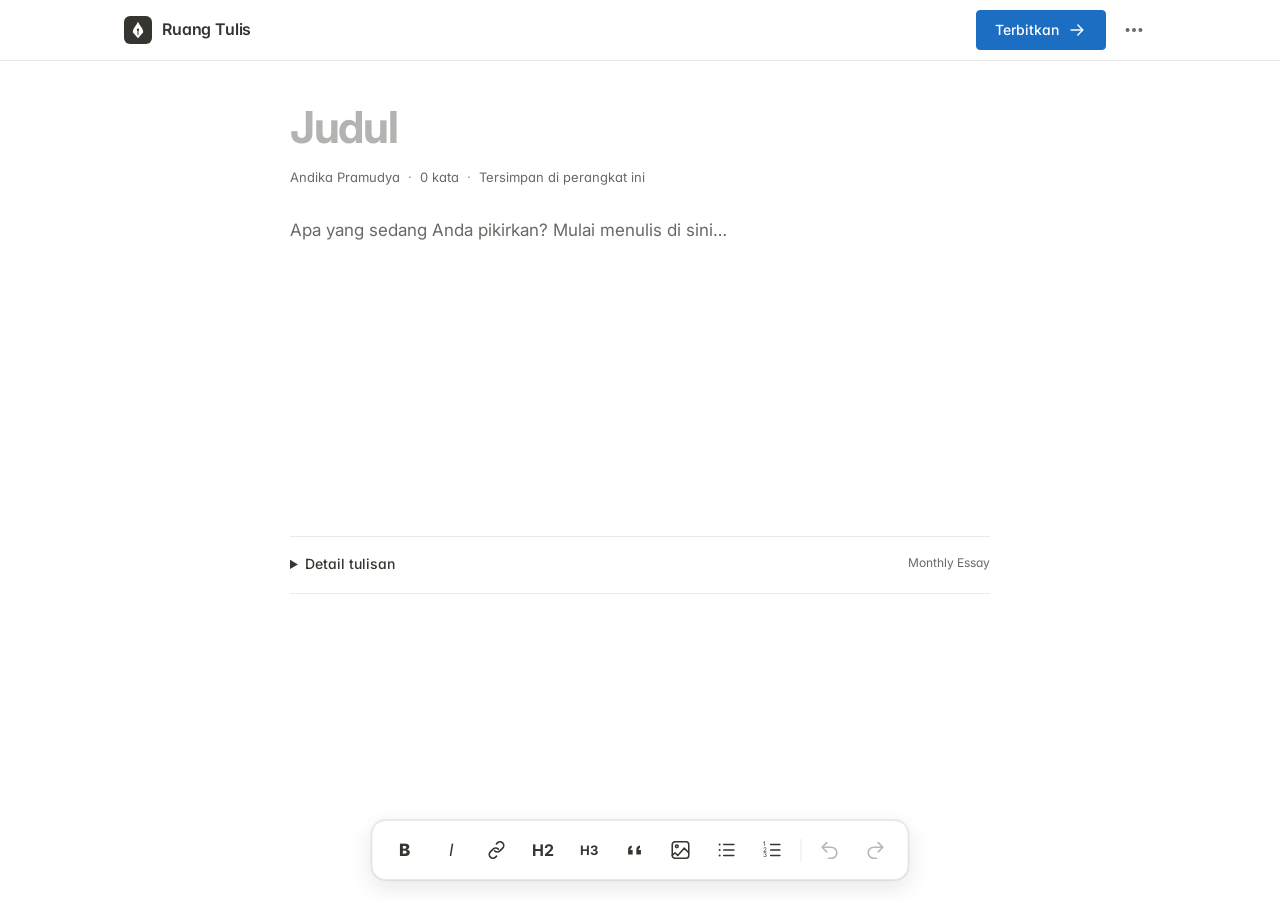
==== commit 53e28d24: "Merge pull request #10 from andikapramudya-project/editor-telegraph Ruang penulis bergaya Telegra.ph" ====
--- a/tulis.html
+++ b/tulis.html
@@ -9,34 +9,30 @@
 </head>
 <body class="writer-page">
   <a class="skip-link" href="#postTitle">Lewati ke tulisan</a>
-  <header class="site-header">
+  <header class="site-header writer-topbar">
     <div class="header-inner writer-header">
-      <a href="index.html" class="logo"><span class="logo-mark" data-icon="nib"></span>Ruang Tulis<span class="writer-label">/ Penulis</span></a>
+      <a href="index.html" class="logo"><span class="logo-mark" data-icon="nib"></span>Ruang Tulis</a>
       <div class="writer-actions">
-        <button class="icon-button" id="libraryButton" type="button" aria-label="Buka draft dan tulisan" title="Draft dan tulisan"><span data-icon="book"></span></button>
-        <button class="theme-toggle" id="themeToggle" type="button" aria-label="Ganti tema"></button>
-        <button class="button button-quiet" id="previewButton" type="button" aria-label="Pratinjau" title="Pratinjau"><span data-icon="book"></span><span class="action-label">Pratinjau</span></button>
         <button class="button button-primary" id="publishButton" type="button">Terbitkan<span data-icon="arrow"></span></button>
+        <button class="icon-button" id="menuButton" type="button" aria-label="Menu penulis" aria-haspopup="true" aria-expanded="false" aria-controls="writerMenu"><svg viewBox="0 0 24 24" width="22" height="22" fill="none" stroke="currentColor" stroke-width="1.8" stroke-linecap="round" stroke-linejoin="round" aria-hidden="true"><circle cx="5" cy="12" r="1.3" fill="currentColor"/><circle cx="12" cy="12" r="1.3" fill="currentColor"/><circle cx="19" cy="12" r="1.3" fill="currentColor"/></svg></button>
+      </div>
+      <div class="writer-menu" id="writerMenu" hidden>
+        <button type="button" id="libraryButton"><span data-icon="book"></span>Draf dan tulisan</button>
+        <button type="button" id="previewButton"><span data-icon="image"></span>Pratinjau</button>
+        <button type="button" id="exportButton">Simpan salinan Markdown</button>
+        <div class="menu-row"><span>Tema gelap atau terang</span><button class="theme-toggle" id="themeToggle" type="button" aria-label="Ganti tema"></button></div>
+        <div class="menu-connection"><strong id="connectionTitle">Draft milik Anda.</strong><p id="connectionDescription">Tersimpan di perangkat ini. Hubungkan GitHub saat siap menerbitkan.</p><button class="button" id="connectButton" type="button">Hubungkan GitHub</button></div>
+        <a href="index.html" class="menu-link">Kembali membaca</a>
       </div>
     </div>
   </header>
   <main class="writer-shell">
-    <div class="writer-status"><span id="saveStatus" role="status" aria-live="polite">Menyiapkan draft…</span></div>
     <div id="editorNotice" class="editor-notice" role="status" hidden></div>
     <div id="publicationResult" class="publication-result" role="status" hidden></div>
-    <textarea id="postTitle" class="writer-title" rows="1" maxlength="180" placeholder="Judul tulisan" aria-label="Judul tulisan" aria-describedby="titleHint"></textarea>
+    <textarea id="postTitle" class="writer-title" rows="1" maxlength="180" placeholder="Judul" aria-label="Judul tulisan" aria-describedby="titleHint"></textarea>
     <p id="titleHint" hidden>Tulis judul, lalu pindah ke isi tulisan di bawah.</p>
-    <div class="writer-byline"><span class="byline-rule"></span>Andika Pramudya<span class="meta-divider">·</span><span id="wordCount">0 kata</span></div>
-    <div class="format-bar" id="formatBar" role="toolbar" aria-label="Format tulisan">
-      <button type="button" data-command="bold" aria-label="Tebal (Ctrl+B)" aria-pressed="false" title="Tebal (Ctrl+B)"><strong>B</strong></button>
-      <button type="button" data-command="italic" aria-label="Miring (Ctrl+I)" aria-pressed="false" title="Miring (Ctrl+I)"><em>I</em></button>
-      <button type="button" data-command="h2" aria-label="Judul bagian" aria-pressed="false" title="Judul bagian">H2</button>
-      <button type="button" data-command="link" aria-label="Tambah atau ubah tautan" aria-pressed="false" title="Tautan"><svg viewBox="0 0 24 24" width="20" height="20" fill="none" stroke="currentColor" stroke-width="1.7" aria-hidden="true"><path d="m10 13 4-4m-6 7-1 1a4 4 0 0 1-6-6l4-4a4 4 0 0 1 6 0m2 2 1-1a4 4 0 0 1 6 6l-4 4a4 4 0 0 1-6 0" transform="translate(1 0)"/></svg></button>
-      <button type="button" id="imageButton" aria-label="Tambah gambar" title="Tambah gambar"><span data-icon="image"></span></button>
-      <button type="button" id="moreFormatsButton" aria-label="Format lainnya" title="Format lainnya" aria-haspopup="dialog"><svg width="20" height="20" viewBox="0 0 24 24" fill="currentColor" aria-hidden="true"><circle cx="5" cy="12" r="1.6"/><circle cx="12" cy="12" r="1.6"/><circle cx="19" cy="12" r="1.6"/></svg></button>
-    </div>
+    <div class="writer-byline"><span>Andika Pramudya</span><span class="meta-divider">·</span><span id="wordCount">0 kata</span><span class="meta-divider">·</span><span id="saveStatus" role="status" aria-live="polite">Menyiapkan draft…</span></div>
     <div id="writingArea" class="writing-area article-body"><p class="loading-state">Menyiapkan ruang menulis…</p></div>
-    <p class="editor-hint">Pilih teks untuk mengubah format. Seret atau tempel gambar langsung ke tulisan.</p>
     <details class="publishing-details" id="postDetails">
       <summary>Detail tulisan <span id="categorySummary">Monthly Essay</span></summary>
       <div class="detail-grid">
@@ -46,10 +42,23 @@
         <label class="full-width">Ringkasan<textarea id="postExcerpt" rows="3" maxlength="400" placeholder="Otomatis dari paragraf pertama, atau tulis ringkasan sendiri."></textarea></label>
       </div>
     </details>
-    <div class="connection-panel"><div><strong id="connectionTitle">Draft milik Anda.</strong><p id="connectionDescription">Tersimpan di perangkat ini. Hubungkan GitHub saat siap menerbitkan.</p></div><button class="button" id="connectButton" type="button">Hubungkan GitHub</button></div>
-    <div class="writer-bottom"><button class="button button-quiet" id="exportButton" type="button">Simpan salinan Markdown</button><a href="index.html" class="text-link">Kembali membaca <span data-icon="arrow"></span></a></div>
     <noscript><p class="empty-state">Aktifkan JavaScript untuk menggunakan editor.</p></noscript>
   </main>
+  <div class="format-bar" id="formatBar" role="toolbar" aria-label="Format tulisan">
+    <button type="button" data-command="bold" aria-label="Tebal (Ctrl+B)" aria-pressed="false" title="Tebal (Ctrl+B)"><strong>B</strong></button>
+    <button type="button" data-command="italic" aria-label="Miring (Ctrl+I)" aria-pressed="false" title="Miring (Ctrl+I)"><em>I</em></button>
+    <button type="button" data-command="link" aria-label="Tambah atau ubah tautan" aria-pressed="false" title="Tautan"><svg viewBox="0 0 24 24" width="22" height="22" fill="none" stroke="currentColor" stroke-width="1.8" stroke-linecap="round" stroke-linejoin="round" aria-hidden="true"><path d="M10 13a4 4 0 0 0 5.7 0l3-3a4 4 0 0 0-5.7-5.7l-1 1M14 11a4 4 0 0 0-5.7 0l-3 3A4 4 0 0 0 11 19.7l1-1"/></svg></button>
+    <button type="button" data-command="h2" aria-label="Judul bagian" aria-pressed="false" title="Judul bagian"><span class="fb-text">H2</span></button>
+    <button type="button" data-command="h3" aria-label="Subjudul" aria-pressed="false" title="Subjudul"><span class="fb-text fb-small">H3</span></button>
+    <button type="button" data-command="blockquote" aria-label="Kutipan" aria-pressed="false" title="Kutipan"><svg viewBox="0 0 24 24" width="22" height="22" aria-hidden="true"><path d="M5 17v-5a5 5 0 0 1 4-5v2.5A2.5 2.5 0 0 0 7.5 12H10v5zM14 17v-5a5 5 0 0 1 4-5v2.5A2.5 2.5 0 0 0 16.5 12H19v5z" fill="currentColor"/></svg></button>
+    <button type="button" id="imageButton" aria-label="Tambah gambar" title="Tambah gambar"><span data-icon="image"></span></button>
+    <button type="button" data-command="bulletList" aria-label="Daftar poin" aria-pressed="false" title="Daftar poin"><svg viewBox="0 0 24 24" width="22" height="22" fill="none" stroke="currentColor" stroke-width="1.8" stroke-linecap="round" stroke-linejoin="round" aria-hidden="true"><path d="M9 6h11M9 12h11M9 18h11"/><circle cx="4.5" cy="6" r="1.1" fill="currentColor" stroke="none"/><circle cx="4.5" cy="12" r="1.1" fill="currentColor" stroke="none"/><circle cx="4.5" cy="18" r="1.1" fill="currentColor" stroke="none"/></svg></button>
+    <button type="button" data-command="orderedList" aria-label="Daftar nomor" aria-pressed="false" title="Daftar nomor"><svg viewBox="0 0 24 24" width="22" height="22" fill="none" stroke="currentColor" stroke-width="1.8" stroke-linecap="round" stroke-linejoin="round" aria-hidden="true"><path d="M10 6h10M10 12h10M10 18h10"/><text x="2" y="8" font-size="7" fill="currentColor" stroke="none">1</text><text x="2" y="14" font-size="7" fill="currentColor" stroke="none">2</text><text x="2" y="20" font-size="7" fill="currentColor" stroke="none">3</text></svg></button>
+    <span class="toolbar-divider" aria-hidden="true"></span>
+    <button type="button" data-command="undo" aria-label="Urungkan" title="Urungkan"><svg viewBox="0 0 24 24" width="22" height="22" fill="none" stroke="currentColor" stroke-width="1.8" stroke-linecap="round" stroke-linejoin="round" aria-hidden="true"><path d="M9 14 4 9l5-5M4 9h10a6 6 0 0 1 0 12h-3"/></svg></button>
+    <button type="button" data-command="redo" aria-label="Ulangi" title="Ulangi"><svg viewBox="0 0 24 24" width="22" height="22" fill="none" stroke="currentColor" stroke-width="1.8" stroke-linecap="round" stroke-linejoin="round" aria-hidden="true"><path d="m15 14 5-5-5-5M20 9H10a6 6 0 0 0 0 12h3"/></svg></button>
+    <button type="button" id="moreFormatsButton" aria-haspopup="dialog" hidden aria-label="Format lainnya"></button>
+  </div>
   <input id="imageInput" type="file" accept="image/jpeg,image/png,image/webp,image/gif" multiple hidden>
   <dialog id="libraryDialog" aria-labelledby="libraryTitle"><div class="dialog-heading"><h2 id="libraryTitle">Ruang tulisan Anda</h2><button type="button" class="icon-button" data-close-dialog aria-label="Tutup"><span data-icon="close"></span></button></div><button class="button button-primary" id="newDraftButton" type="button"><span data-icon="plus"></span>Tulisan baru</button><h3 class="dialog-section-title">Draft di perangkat ini</h3><div id="draftList"></div><h3 class="dialog-section-title">Sudah terbit</h3><p class="field-hint" id="publishedHint">Hubungkan GitHub untuk menyunting versi terbaru.</p><div id="publishedList"></div><button class="button library-connect" id="libraryConnectButton" type="button">Hubungkan GitHub</button></dialog>
   <dialog id="formatsDialog" aria-labelledby="formatsHeading"><div class="dialog-heading"><h2 id="formatsHeading">Format lainnya</h2><button type="button" class="icon-button" data-close-dialog aria-label="Tutup"><span data-icon="close"></span></button></div><div class="format-options" role="group" aria-label="Format tambahan"><button class="button" type="button" data-command="h3" aria-pressed="false">Subjudul</button><button class="button" type="button" data-command="blockquote" aria-pressed="false">Kutipan</button><button class="button" type="button" data-command="bulletList" aria-pressed="false">Daftar poin</button><button class="button" type="button" data-command="orderedList" aria-pressed="false">Daftar nomor</button><button class="button" type="button" data-command="undo">Urungkan</button><button class="button" type="button" data-command="redo">Ulangi</button></div></dialog>
@@ -57,6 +66,6 @@
   <dialog id="linkDialog" aria-labelledby="linkHeading"><form id="linkForm"><div class="dialog-heading"><h2 id="linkHeading">Tautan</h2><button type="button" class="icon-button" data-close-dialog aria-label="Tutup"><span data-icon="close"></span></button></div><label>Alamat tautan<input id="linkUrl" type="url" placeholder="https://" required></label><div class="dialog-actions"><button class="button button-quiet" id="removeLinkButton" type="button">Hapus tautan</button><button class="button button-primary" type="submit">Simpan tautan</button></div></form></dialog>
   <dialog id="imageDialog" aria-labelledby="imageHeading"><form id="imageForm"><div class="dialog-heading"><h2 id="imageHeading">Detail gambar</h2><button type="button" class="icon-button" data-close-dialog aria-label="Tutup"><span data-icon="close"></span></button></div><label>Deskripsi gambar<input id="imageAlt" maxlength="300" placeholder="Jelaskan isi gambar untuk pembaca layar" required></label><label>Keterangan (opsional)<input id="imageCaption" maxlength="300" placeholder="Keterangan atau sumber gambar"></label><div class="dialog-actions"><button class="button button-primary" type="submit">Simpan</button></div></form></dialog>
   <dialog id="setupDialog" aria-labelledby="setupHeading"><div class="dialog-heading"><h2 id="setupHeading">Hubungkan ruang menulis</h2><button type="button" class="icon-button" data-close-dialog aria-label="Tutup"><span data-icon="close"></span></button></div><p>Menulis dan menyimpan draft sudah bisa digunakan. Penerbitan memerlukan aktivasi layanan satu kali oleh pemilik blog.</p><ol><li>Aktifkan layanan penerbitan Cloudflare.</li><li>Daftarkan login GitHub untuk Ruang Tulis.</li><li>Isi alamat layanan pada konfigurasi website.</li></ol><p>Sesudah terhubung, cukup masuk dengan GitHub lalu klik Terbitkan.</p><a class="button" href="https://github.com/andikapramudya-project/Ruang-Tulis/blob/main/docs/AKTIVASI-EDITOR.md" target="_blank" rel="noopener">Buka panduan aktivasi <span data-icon="arrow"></span></a></dialog>
-  <script src="site.config.js"></script><script src="ui.js"></script><script type="module" src="assets/editor.js"></script><script src="manage.js" defer></script>
+  <script src="site.config.js"></script><script src="ui.js"></script><script type="module" src="assets/editor.js"></script><script src="manage.js" defer></script><script src="writer-ui.js" defer></script>
 </body>
 </html>
--- a/editor.css
+++ b/editor.css
@@ -1,23 +1,4 @@
-.writer-header {max-width:1180px;justify-content:space-between}
-.writer-label {font-size:13px;font-weight:400;color:var(--text-muted);letter-spacing:0;margin-left:4px}
-.writer-actions {display:flex;gap:4px;align-items:center}
-.writer-shell {max-width:760px;width:calc(100% - 48px);margin:48px auto 64px}
-.writer-status {display:flex;justify-content:space-between;gap:16px;align-items:center;margin-bottom:40px;font-size:12px;color:var(--text-muted)}
-.writer-status {justify-content:flex-end}
-.writer-status .eyebrow {margin:0;font-size:10px}
-.writer-title {display:block;width:100%;resize:none;overflow:hidden;background:transparent;border:0;padding:0;margin:0 0 20px;font-family:var(--font-display);font-size:clamp(34px,5.5vw,48px);font-weight:600;letter-spacing:-.035em;line-height:1.2;min-height:58px;border-radius:0}
-.writer-title::placeholder {color:var(--text-muted);opacity:1}
-.writer-title:focus {outline:none}
-.writer-title:focus-visible {box-shadow:-3px 0 0 -1px var(--accent);outline:none;padding-left:12px}
-.writer-byline {display:flex;align-items:center;gap:10px;color:var(--text-muted);font-size:13px;margin-bottom:32px}
 .meta-divider {color:var(--control-border)}
-.format-bar {position:sticky;top:76px;z-index:20;display:flex;align-items:center;gap:2px;overflow-x:auto;overscroll-behavior-x:contain;padding:6px 0;border-top:1px solid var(--border);border-bottom:1px solid var(--border);background:var(--bg);margin-bottom:24px;scrollbar-width:thin}
-.format-bar button {border:0;background:transparent;border-radius:var(--radius-control);width:44px;height:44px;min-width:44px;padding:0;font-size:15px;line-height:1;display:grid;place-items:center}
-.format-bar button strong {font-weight:700}
-.format-bar button:hover,.format-bar button[aria-pressed="true"] {background:var(--surface-hover)}
-.format-bar button[aria-pressed="true"] {box-shadow:inset 0 -2px var(--text)}
-.format-bar button:focus-visible {outline-offset:-3px}
-.toolbar-divider {height:20px;width:1px;background:var(--border);flex-shrink:0;margin-inline:4px}
 .writing-area {padding:0;max-width:100%;min-height:320px}
 .writing-area .tiptap {min-height:320px;outline:none}
 .writing-area .tiptap:focus-visible {outline:0}
@@ -25,7 +6,6 @@
 .tiptap p.is-editor-empty:first-child::before {color:var(--text-muted);content:attr(data-placeholder);float:left;height:0;pointer-events:none}
 .tiptap .ProseMirror-selectednode {outline:2px solid var(--accent);outline-offset:4px}
 .tiptap img {cursor:pointer}
-.editor-hint {font-size:12px;color:var(--text-muted);margin:24px 0 40px}
 .publishing-details {border-top:1px solid var(--border);border-bottom:1px solid var(--border);margin-bottom:24px}
 .publishing-details summary {min-height:56px;padding:16px 0;font-size:14px;font-weight:500}
 .publishing-details:not([open]) > :not(summary) {display:none}
@@ -37,13 +17,6 @@
 textarea:not(.writer-title) {resize:vertical}
 .full-width {grid-column:1/-1}
 .field-hint {font-size:12px;font-weight:400;color:var(--text-muted);line-height:1.65;margin:0}
-.connection-panel {display:flex;align-items:center;justify-content:space-between;gap:20px;padding:20px;background:var(--surface);border-radius:var(--radius-panel)}
-.connection-panel strong {font-size:14px;font-weight:500}
-.connection-panel p {font-size:13px;color:var(--text-muted);margin:4px 0 0}
-.connection-panel .button {flex-shrink:0}
-.writer-bottom {display:flex;justify-content:space-between;gap:12px;align-items:center;margin-top:20px}
-.writer-bottom .button {font-size:12px;padding-left:0}
-.writer-bottom a {font-size:12px}
 .editor-notice,.publication-result {padding:16px 20px;border:1px solid var(--control-border);border-radius:var(--radius-panel);font-size:14px;margin-bottom:24px;line-height:1.7;background:var(--surface)}
 .editor-notice[data-error="true"] {border-color:var(--danger);color:var(--danger)}
 .publication-result a {display:inline-block;text-decoration:underline;margin-top:8px;font-weight:500}
@@ -66,11 +39,61 @@
 .preview-dialog {max-width:880px}
 .preview-dialog .article-body {padding:0 16px 24px;margin:auto}
 .writer-page[data-publishing="true"] .writing-area {pointer-events:none;opacity:.7}
-@media(max-width:900px) {.format-bar {top:68px}}
-@media(max-width:740px) {.writer-shell {width:calc(100% - 40px);margin-top:32px}.writer-label {display:none}.writer-header {gap:8px}.writer-header .logo {font-size:15px;gap:6px}.writer-header .logo-mark {display:none}.writer-actions {gap:0}.writer-actions .button {padding-inline:10px}.writer-actions .button-quiet {width:44px;padding:0}.action-label {display:none}.writer-actions #publishButton svg {display:none}.writer-status {margin-bottom:28px;align-items:flex-start;flex-direction:column;gap:6px}.writer-title {font-size:36px}.format-bar {top:64px}.connection-panel {align-items:flex-start;flex-direction:column;padding:18px;gap:16px}.writer-bottom {align-items:flex-start;flex-direction:column;gap:0}.detail-grid {gap:16px}.publishing-details summary span {display:none}dialog {padding:20px}.preview-dialog .article-body {padding-inline:0}}
-@media(max-width:360px) {.writer-header {padding-inline:12px}.writer-header .logo {font-size:0;min-width:44px;justify-content:center;gap:0}.writer-header .logo-mark {display:grid}.writer-shell {width:calc(100% - 32px)}.detail-grid {grid-template-columns:1fr}}
 .delete-confirm {flex:1;padding:14px 0}
 .delete-confirm p {margin:0;font-size:14px;line-height:1.6;overflow-wrap:anywhere}
 .delete-confirm .dialog-actions {margin-top:12px;flex-wrap:wrap}
 .library-item .delete-post {color:#c0392b}
 :root[data-theme="dark"] .library-item .delete-post {color:#ff8a80}
+
+/* ===== Ruang penulis ala Telegra.ph: layar bersih, menu kecil, toolbar di bawah ===== */
+.writer-page {--bar-h:56px}
+.writer-header {max-width:1080px;justify-content:space-between;position:relative}
+.writer-actions {display:flex;gap:6px;align-items:center}
+.writer-actions .button-primary {min-height:40px;padding:6px 18px}
+.writer-menu {position:absolute;right:24px;top:calc(100% - 4px);z-index:60;width:min(320px,calc(100vw - 32px));padding:8px;display:flex;flex-direction:column;gap:2px;background:var(--bg);border:1px solid var(--border);border-radius:var(--radius-dialog);box-shadow:var(--shadow)}
+.writer-menu[hidden] {display:none}
+.writer-menu>button,.menu-link {display:flex;align-items:center;gap:10px;min-height:44px;padding:0 12px;border:0;border-radius:var(--radius-control);background:transparent;font-size:14px;text-align:left;color:var(--text)}
+.writer-menu>button:hover,.menu-link:hover {background:var(--surface-hover)}
+.menu-row {display:flex;align-items:center;justify-content:space-between;gap:12px;min-height:44px;padding:0 4px 0 12px;font-size:14px}
+.menu-connection {margin:6px 0;padding:12px;background:var(--surface);border-radius:var(--radius-panel);display:flex;flex-direction:column;gap:6px;align-items:flex-start}
+.menu-connection strong {font-size:14px;font-weight:500}
+.menu-connection p {font-size:13px;color:var(--text-muted);margin:0;line-height:1.55}
+.menu-connection .button {min-height:40px;margin-top:4px}
+.writer-shell {max-width:700px;width:calc(100% - 48px);margin:40px auto 0;padding-bottom:calc(var(--bar-h) + 120px)}
+.writer-title {display:block;width:100%;resize:none;overflow:hidden;background:transparent;border:0;padding:0;margin:0 0 12px;font-family:var(--font-main);font-size:clamp(32px,6vw,44px);font-weight:700;letter-spacing:-.03em;line-height:1.2;min-height:54px;border-radius:0;color:var(--text)}
+.writer-title::placeholder {color:var(--text-muted);opacity:.5}
+.writer-title:focus {outline:none}
+.writer-byline {display:flex;flex-wrap:wrap;align-items:center;gap:4px 8px;color:var(--text-muted);font-size:13px;margin-bottom:28px}
+.meta-divider {color:var(--control-border)}
+.format-bar {position:fixed;left:0;right:0;bottom:var(--kb,0px);z-index:40;display:flex;align-items:center;gap:2px;overflow-x:auto;overscroll-behavior-x:contain;padding:6px 8px calc(6px + env(safe-area-inset-bottom));min-height:var(--bar-h);background:var(--bg);border-top:1px solid var(--border);scrollbar-width:none}
+.format-bar::-webkit-scrollbar {display:none}
+.format-bar button {flex:0 0 auto;border:0;background:transparent;border-radius:var(--radius-control);width:44px;height:46px;padding:0;font-size:17px;line-height:1;display:grid;place-items:center;color:var(--text)}
+.format-bar button strong {font-weight:800}
+.format-bar .fb-text {font-weight:700;font-size:16px}
+.format-bar .fb-small {font-size:13px}
+.format-bar button:hover,.format-bar button[aria-pressed="true"] {background:var(--surface-hover)}
+.format-bar button[aria-pressed="true"] {box-shadow:inset 0 -2px var(--text)}
+.format-bar button:disabled {opacity:.35}
+.format-bar button:focus-visible {outline-offset:-3px}
+.format-bar [data-icon] svg {width:22px;height:22px}
+.toolbar-divider {height:22px;width:1px;background:var(--border);flex:0 0 auto;margin-inline:4px}
+html {scroll-padding-bottom:calc(var(--bar-h) + 80px)}
+@media(min-width:900px) {
+  .format-bar {left:50%;right:auto;transform:translateX(-50%);bottom:calc(20px + var(--kb,0px));max-width:calc(100% - 48px);padding:6px 10px;border:1px solid var(--border);border-radius:14px;box-shadow:var(--shadow);width:max-content}
+}
+@media(max-width:740px) {
+  .writer-shell {width:calc(100% - 40px);margin-top:28px}
+  .writer-menu {right:12px}
+  .writer-header {gap:8px}
+  .detail-grid {gap:16px}
+  .publishing-details summary span {display:none}
+  dialog {padding:20px}
+  .preview-dialog .article-body {padding-inline:0}
+}
+@media(max-width:360px) {
+  .writer-header {padding-inline:12px}
+  .writer-header .logo {font-size:0;min-width:44px;justify-content:center;gap:0}
+  .writer-header .logo-mark {display:grid}
+  .writer-shell {width:calc(100% - 32px)}
+  .detail-grid {grid-template-columns:1fr}
+}
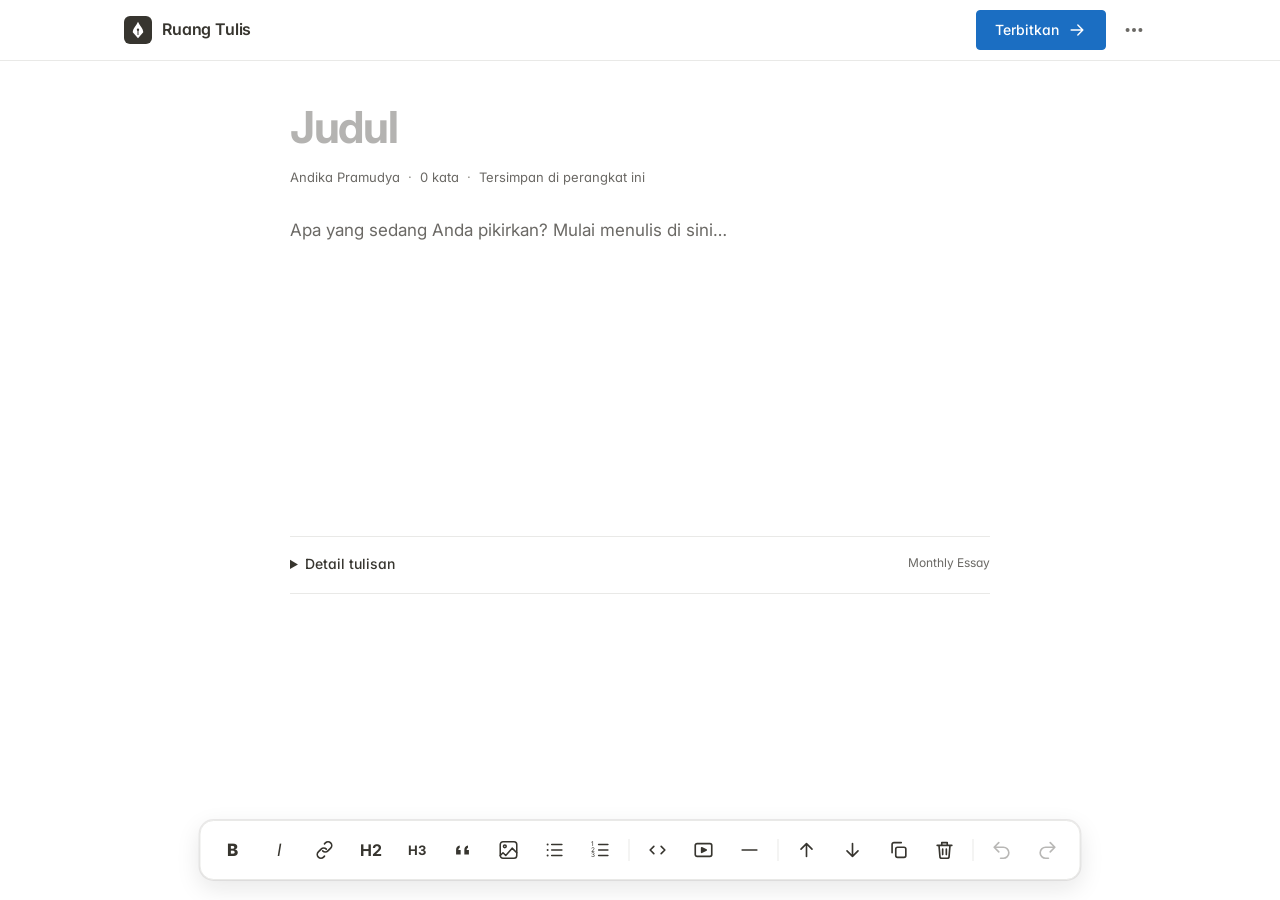
==== commit 77054f50: "Editor lengkap: kode, garis pemisah, pindah/gandakan/hapus blok, gambar via URL, embed, dan perbaika" ====
--- a/tulis.html
+++ b/tulis.html
@@ -55,6 +55,15 @@
     <button type="button" data-command="bulletList" aria-label="Daftar poin" aria-pressed="false" title="Daftar poin"><svg viewBox="0 0 24 24" width="22" height="22" fill="none" stroke="currentColor" stroke-width="1.8" stroke-linecap="round" stroke-linejoin="round" aria-hidden="true"><path d="M9 6h11M9 12h11M9 18h11"/><circle cx="4.5" cy="6" r="1.1" fill="currentColor" stroke="none"/><circle cx="4.5" cy="12" r="1.1" fill="currentColor" stroke="none"/><circle cx="4.5" cy="18" r="1.1" fill="currentColor" stroke="none"/></svg></button>
     <button type="button" data-command="orderedList" aria-label="Daftar nomor" aria-pressed="false" title="Daftar nomor"><svg viewBox="0 0 24 24" width="22" height="22" fill="none" stroke="currentColor" stroke-width="1.8" stroke-linecap="round" stroke-linejoin="round" aria-hidden="true"><path d="M10 6h10M10 12h10M10 18h10"/><text x="2" y="8" font-size="7" fill="currentColor" stroke="none">1</text><text x="2" y="14" font-size="7" fill="currentColor" stroke="none">2</text><text x="2" y="20" font-size="7" fill="currentColor" stroke="none">3</text></svg></button>
     <span class="toolbar-divider" aria-hidden="true"></span>
+    <button type="button" data-command="code" aria-label="Kode (teks terpilih jadi kode sebaris, selain itu blok kode)" aria-pressed="false" title="Kode (teks terpilih jadi kode sebaris, selain itu blok kode)"><svg viewBox="0 0 24 24" width="22" height="22" fill="none" stroke="currentColor" stroke-width="1.8" stroke-linecap="round" stroke-linejoin="round" aria-hidden="true"><path d="m8 8-4 4 4 4M16 8l4 4-4 4"/></svg></button>
+    <button type="button" data-command="embed" aria-label="Sematkan video atau media sosial" title="Sematkan video atau media sosial"><svg viewBox="0 0 24 24" width="22" height="22" fill="none" stroke="currentColor" stroke-width="1.8" stroke-linecap="round" stroke-linejoin="round" aria-hidden="true"><rect x="3" y="5" width="18" height="14" rx="2"/><path d="m10 9.5 5 2.5-5 2.5z" fill="currentColor"/></svg></button>
+    <button type="button" data-command="hr" aria-label="Garis pemisah" title="Garis pemisah"><svg viewBox="0 0 24 24" width="22" height="22" fill="none" stroke="currentColor" stroke-width="1.8" stroke-linecap="round" stroke-linejoin="round" aria-hidden="true"><path d="M4 12h16"/></svg></button>
+    <span class="toolbar-divider" aria-hidden="true"></span>
+    <button type="button" data-command="moveUp" aria-label="Naikkan blok (Alt+↑)" title="Naikkan blok (Alt+↑)"><svg viewBox="0 0 24 24" width="22" height="22" fill="none" stroke="currentColor" stroke-width="1.8" stroke-linecap="round" stroke-linejoin="round" aria-hidden="true"><path d="M12 19V5M6 11l6-6 6 6"/></svg></button>
+    <button type="button" data-command="moveDown" aria-label="Turunkan blok (Alt+↓)" title="Turunkan blok (Alt+↓)"><svg viewBox="0 0 24 24" width="22" height="22" fill="none" stroke="currentColor" stroke-width="1.8" stroke-linecap="round" stroke-linejoin="round" aria-hidden="true"><path d="M12 5v14M6 13l6 6 6-6"/></svg></button>
+    <button type="button" data-command="duplicate" aria-label="Gandakan blok" title="Gandakan blok"><svg viewBox="0 0 24 24" width="22" height="22" fill="none" stroke="currentColor" stroke-width="1.8" stroke-linecap="round" stroke-linejoin="round" aria-hidden="true"><rect x="9" y="9" width="11" height="11" rx="2"/><path d="M5 15V6a2 2 0 0 1 2-2h8"/></svg></button>
+    <button type="button" data-command="deleteBlock" aria-label="Hapus blok" title="Hapus blok"><svg viewBox="0 0 24 24" width="22" height="22" fill="none" stroke="currentColor" stroke-width="1.8" stroke-linecap="round" stroke-linejoin="round" aria-hidden="true"><path d="M4 7h16M10 11v6M14 11v6M6 7l1 12a2 2 0 0 0 2 2h6a2 2 0 0 0 2-2l1-12M9 7V4h6v3"/></svg></button>
+    <span class="toolbar-divider" aria-hidden="true"></span>
     <button type="button" data-command="undo" aria-label="Urungkan" title="Urungkan"><svg viewBox="0 0 24 24" width="22" height="22" fill="none" stroke="currentColor" stroke-width="1.8" stroke-linecap="round" stroke-linejoin="round" aria-hidden="true"><path d="M9 14 4 9l5-5M4 9h10a6 6 0 0 1 0 12h-3"/></svg></button>
     <button type="button" data-command="redo" aria-label="Ulangi" title="Ulangi"><svg viewBox="0 0 24 24" width="22" height="22" fill="none" stroke="currentColor" stroke-width="1.8" stroke-linecap="round" stroke-linejoin="round" aria-hidden="true"><path d="m15 14 5-5-5-5M20 9H10a6 6 0 0 0 0 12h3"/></svg></button>
     <button type="button" id="moreFormatsButton" aria-haspopup="dialog" hidden aria-label="Format lainnya"></button>
@@ -65,6 +74,10 @@
   <dialog id="previewDialog" class="preview-dialog" aria-labelledby="previewHeading"><div class="dialog-heading"><h2 id="previewHeading">Pratinjau tulisan</h2><button type="button" class="icon-button" data-close-dialog aria-label="Tutup pratinjau"><span data-icon="close"></span></button></div><article id="previewContent" class="article-body"></article></dialog>
   <dialog id="linkDialog" aria-labelledby="linkHeading"><form id="linkForm"><div class="dialog-heading"><h2 id="linkHeading">Tautan</h2><button type="button" class="icon-button" data-close-dialog aria-label="Tutup"><span data-icon="close"></span></button></div><label>Alamat tautan<input id="linkUrl" type="url" placeholder="https://" required></label><div class="dialog-actions"><button class="button button-quiet" id="removeLinkButton" type="button">Hapus tautan</button><button class="button button-primary" type="submit">Simpan tautan</button></div></form></dialog>
   <dialog id="imageDialog" aria-labelledby="imageHeading"><form id="imageForm"><div class="dialog-heading"><h2 id="imageHeading">Detail gambar</h2><button type="button" class="icon-button" data-close-dialog aria-label="Tutup"><span data-icon="close"></span></button></div><label>Deskripsi gambar<input id="imageAlt" maxlength="300" placeholder="Jelaskan isi gambar untuk pembaca layar" required></label><label>Keterangan (opsional)<input id="imageCaption" maxlength="300" placeholder="Keterangan atau sumber gambar"></label><div class="dialog-actions"><button class="button button-primary" type="submit">Simpan</button></div></form></dialog>
+  <dialog id="imageSourceDialog" aria-labelledby="imageSourceHeading"><form id="imageUrlForm"><div class="dialog-heading"><h2 id="imageSourceHeading">Tambah gambar</h2><button type="button" class="icon-button" data-close-dialog aria-label="Tutup"><span data-icon="close"></span></button></div><button class="button button-primary" id="pickImageFile" type="button"><span data-icon="image"></span>Pilih dari perangkat</button><p class="dialog-or">atau</p><label>Alamat gambar<input id="imageUrl" type="url" placeholder="https://contoh.com/gambar.jpg" required></label><span class="field-hint">Gambar diunduh dan disimpan di blog saat Anda menerbitkan. Format JPEG, PNG, WebP, atau GIF.</span><div class="dialog-actions"><button class="button button-primary" type="submit">Tambah dari alamat</button></div></form></dialog>
+  <dialog id="embedDialog" aria-labelledby="embedHeading"><form id="embedForm"><div class="dialog-heading"><h2 id="embedHeading">Sematkan media</h2><button type="button" class="icon-button" data-close-dialog aria-label="Tutup"><span data-icon="close"></span></button></div><label>Alamat tautan<input id="embedUrl" type="url" placeholder="https://www.youtube.com/watch?v=…" required></label><span class="field-hint">Didukung: YouTube, X (Twitter), Instagram, Facebook, Telegram, dan TikTok.</span><div class="dialog-actions"><button class="button button-primary" type="submit">Sematkan</button></div></form></dialog>
+  <dialog id="draftChoiceDialog" aria-labelledby="draftChoiceTitle"><div class="dialog-heading"><h2 id="draftChoiceTitle">Ada draf di perangkat ini</h2><button type="button" class="icon-button" data-close-dialog aria-label="Tutup"><span data-icon="close"></span></button></div><p id="draftChoiceText"></p><div class="draft-choice-actions"><button class="button button-primary" id="useLocalDraft" type="button">Lanjutkan draf di perangkat<small id="draftChoiceTime"></small></button><button class="button" id="useRemoteDraft" type="button">Ambil versi terbaru dari GitHub<small>Draf lain untuk tulisan ini di perangkat dihapus</small></button><button class="button button-quiet" type="button" data-close-dialog>Batal</button></div></dialog>
+  <div class="opening-overlay" id="openingOverlay" role="status" aria-live="polite" hidden><div class="opening-box"><p id="openingText">Membuka tulisan…</p><div class="dialog-actions"><button class="button button-quiet" id="openingClose" type="button" hidden>Tutup</button><button class="button button-primary" id="openingConnect" type="button" hidden>Hubungkan GitHub</button></div></div></div>
   <dialog id="setupDialog" aria-labelledby="setupHeading"><div class="dialog-heading"><h2 id="setupHeading">Hubungkan ruang menulis</h2><button type="button" class="icon-button" data-close-dialog aria-label="Tutup"><span data-icon="close"></span></button></div><p>Menulis dan menyimpan draft sudah bisa digunakan. Penerbitan memerlukan aktivasi layanan satu kali oleh pemilik blog.</p><ol><li>Aktifkan layanan penerbitan Cloudflare.</li><li>Daftarkan login GitHub untuk Ruang Tulis.</li><li>Isi alamat layanan pada konfigurasi website.</li></ol><p>Sesudah terhubung, cukup masuk dengan GitHub lalu klik Terbitkan.</p><a class="button" href="https://github.com/andikapramudya-project/Ruang-Tulis/blob/main/docs/AKTIVASI-EDITOR.md" target="_blank" rel="noopener">Buka panduan aktivasi <span data-icon="arrow"></span></a></dialog>
   <script src="site.config.js"></script><script src="ui.js"></script><script type="module" src="assets/editor.js"></script><script src="manage.js" defer></script><script src="writer-ui.js" defer></script>
 </body>
--- a/style.css
+++ b/style.css
@@ -275,3 +275,12 @@
   .pager-next, .pager-prev { grid-column: 1; text-align: left; }
   .site-footer { width: calc(100% - 40px); gap: 0 20px; }
 }
+
+/* Media sematan (YouTube, X, Instagram, Facebook, Telegram, TikTok) */
+.article-body iframe[data-embed] { display: block; width: 100%; max-width: 100%; border: 0; margin: 24px 0; border-radius: var(--radius-control); background: var(--surface); }
+.article-body iframe[data-embed="youtube"] { height: auto; aspect-ratio: 16 / 9; }
+.article-body iframe[data-embed="twitter"] { max-width: 550px; }
+.article-body iframe[data-embed="instagram"] { max-width: 540px; }
+.article-body iframe[data-embed="facebook"] { max-width: 500px; }
+.article-body iframe[data-embed="telegram"] { max-width: 480px; }
+.article-body iframe[data-embed="tiktok"] { max-width: 325px; }
--- a/editor.css
+++ b/editor.css
@@ -44,6 +44,8 @@
 .delete-confirm .dialog-actions {margin-top:12px;flex-wrap:wrap}
 .library-item .delete-post {color:#c0392b}
 :root[data-theme="dark"] .library-item .delete-post {color:#ff8a80}
+body.opening-post dialog[open]#libraryDialog {opacity:0}
+body.opening-post dialog#libraryDialog::backdrop {background:transparent}
 
 /* ===== Ruang penulis ala Telegra.ph: layar bersih, menu kecil, toolbar di bawah ===== */
 .writer-page {--bar-h:56px}
@@ -97,3 +99,20 @@
   .writer-shell {width:calc(100% - 32px)}
   .detail-grid {grid-template-columns:1fr}
 }
+
+/* ===== Blok baru: sematan, lapisan pembuka, pilihan draf ===== */
+.writing-area .tiptap hr {border:0;border-top:1px solid var(--border);margin:28px 0}
+.writing-area .tiptap hr.ProseMirror-selectednode {border-top-color:var(--text);box-shadow:0 0 0 3px var(--surface-hover)}
+.embed-chip {display:flex;flex-direction:column;gap:2px;margin:18px 0;padding:14px 16px;border:1px solid var(--border);border-radius:var(--radius-control);background:var(--surface);font-size:15px}
+.embed-chip span {color:var(--text-muted);font-size:13px;overflow-wrap:anywhere}
+.embed-chip.ProseMirror-selectednode {border-color:var(--text)}
+.writing-area .tiptap figure.ProseMirror-selectednode {outline:2px solid var(--text);outline-offset:4px}
+.dialog-or {text-align:center;color:var(--text-muted);margin:14px 0}
+.draft-choice-actions {display:grid;gap:10px;margin-top:16px}
+.draft-choice-actions .button {display:flex;flex-direction:column;align-items:flex-start;gap:2px;height:auto;padding:12px 16px;text-align:left}
+.draft-choice-actions .button small {font-weight:400;opacity:.75}
+.opening-overlay {position:fixed;inset:0;z-index:60;display:grid;place-items:center;padding:24px;background:color-mix(in srgb,var(--bg) 88%,transparent)}
+.opening-overlay[hidden] {display:none}
+.opening-box {max-width:420px;width:100%;padding:24px;border:1px solid var(--border);border-radius:var(--radius-control);background:var(--bg);box-shadow:var(--shadow)}
+.opening-box p {margin:0 0 16px;font-size:17px;font-weight:500}
+.opening-box .dialog-actions {margin-top:0}
